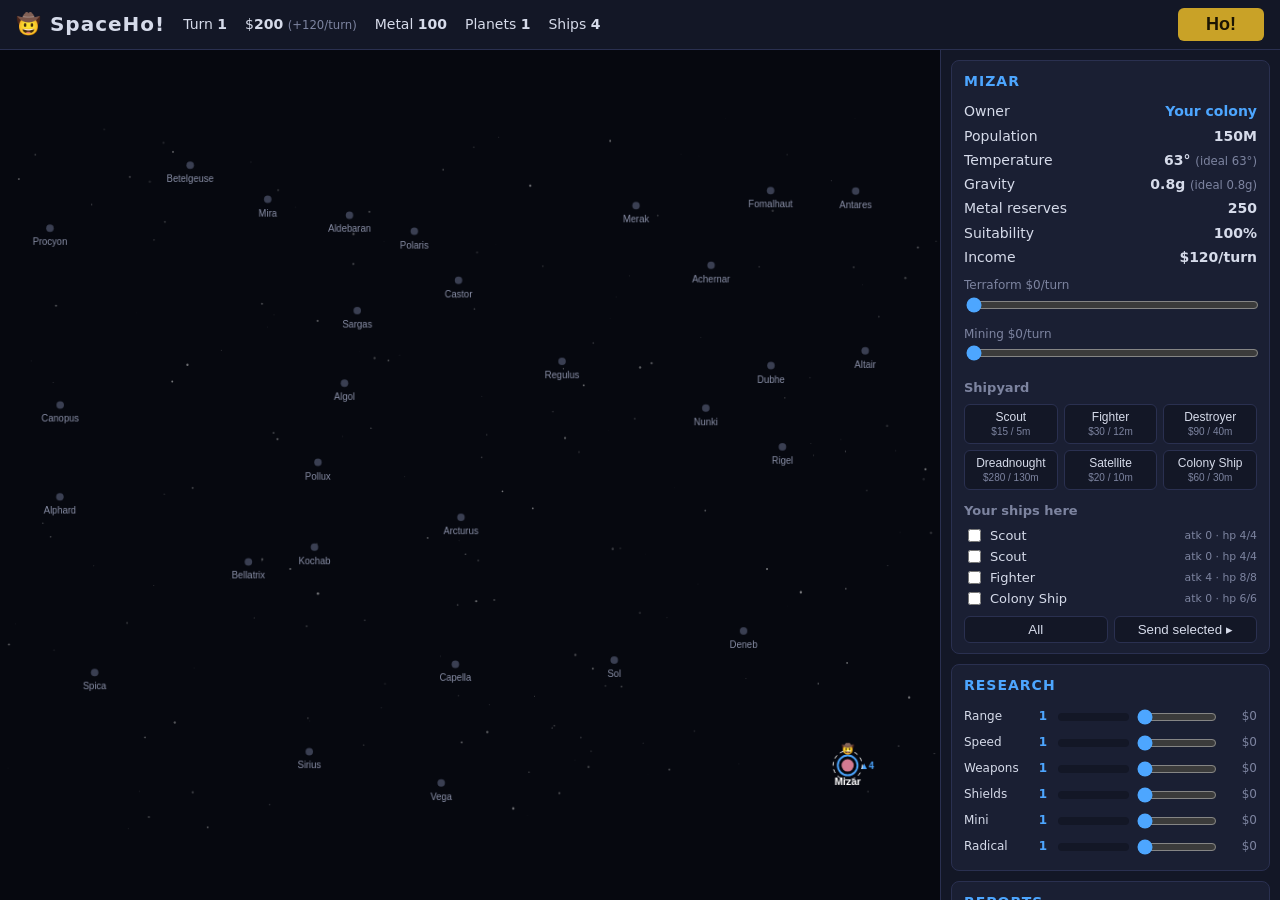
==== index.html @ da127489 "Add SpaceHo!, a browser-based Spaceward Ho! clone Pure HTML5 canvas + vanilla JS, no build step. Fea" ====
<!DOCTYPE html>
<html lang="en">
<head>
  <meta charset="utf-8">
  <meta name="viewport" content="width=device-width, initial-scale=1">
  <title>SpaceHo! — a Spaceward Ho! tribute</title>
  <link rel="stylesheet" href="css/style.css">
</head>
<body>
  <header>
    <h1>🤠 SpaceHo!</h1>
    <div id="status"></div>
    <button id="ho-button" title="End turn">Ho!</button>
  </header>

  <main>
    <div id="map-wrap">
      <canvas id="map"></canvas>
      <div id="flash"></div>
    </div>
    <aside id="sidebar">
      <section id="planet"></section>
      <section id="tech"></section>
      <section id="reports">
        <h2>Reports</h2>
        <div id="messages"></div>
      </section>
      <section id="help">
        <h2>How to play</h2>
        <p>Grow colonies, terraform worlds toward your ideal temperature, mine
        metal, fund research, and build fleets. Send a colony ship to an
        uninhabited star to settle it; send warships to bombard enemy worlds.
        Eliminate every rival empire to win. Press <b>Ho!</b> to end your turn.</p>
      </section>
    </aside>
  </main>

  <div id="gameover">
    <div class="panel">
      <h1></h1>
      <button id="new-game">New Game</button>
    </div>
  </div>

  <script src="js/data.js"></script>
  <script src="js/model.js"></script>
  <script src="js/ai.js"></script>
  <script src="js/ui.js"></script>
  <script src="js/main.js"></script>
</body>
</html>
---- css/style.css ----
:root {
  --bg: #0a0d16;
  --panel: #131726;
  --panel2: #1a1f33;
  --border: #2a3050;
  --text: #d6dbea;
  --dim: #7d84a0;
  --accent: #4da6ff;
}

* { box-sizing: border-box; }

body {
  margin: 0;
  background: var(--bg);
  color: var(--text);
  font: 14px/1.45 'Segoe UI', system-ui, sans-serif;
  height: 100vh;
  display: flex;
  flex-direction: column;
  overflow: hidden;
}

header {
  display: flex;
  align-items: center;
  gap: 18px;
  padding: 8px 16px;
  background: var(--panel);
  border-bottom: 1px solid var(--border);
}

header h1 { margin: 0; font-size: 20px; letter-spacing: 1px; }

#status { display: flex; gap: 18px; flex: 1; }
.stat small { color: var(--dim); }

#ho-button {
  font-size: 18px;
  font-weight: bold;
  padding: 6px 28px;
  background: #c9a227;
  color: #1b1503;
  border: none;
  border-radius: 6px;
  cursor: pointer;
}
#ho-button:hover { background: #e6bd33; }

main { flex: 1; display: flex; min-height: 0; }

#map-wrap {
  flex: 1;
  position: relative;
  display: flex;
  align-items: center;
  justify-content: center;
  background: #06080f;
  min-width: 0;
}

#map {
  max-width: 100%;
  max-height: 100%;
  cursor: crosshair;
}

#flash {
  position: absolute;
  bottom: 16px;
  left: 50%;
  transform: translateX(-50%);
  background: rgba(20, 26, 48, 0.95);
  border: 1px solid var(--accent);
  border-radius: 6px;
  padding: 8px 18px;
  opacity: 0;
  transition: opacity 0.3s;
  pointer-events: none;
}
#flash.show { opacity: 1; }

#sidebar {
  width: 340px;
  overflow-y: auto;
  background: var(--panel);
  border-left: 1px solid var(--border);
  padding: 10px;
  display: flex;
  flex-direction: column;
  gap: 10px;
}

section {
  background: var(--panel2);
  border: 1px solid var(--border);
  border-radius: 8px;
  padding: 10px 12px;
}

h2 { margin: 0 0 8px; font-size: 14px; text-transform: uppercase; letter-spacing: 1px; color: var(--accent); }
h3 { margin: 12px 0 6px; font-size: 13px; color: var(--dim); }

.dim { color: var(--dim); }

.kv { display: flex; justify-content: space-between; padding: 2px 0; }
.kv small { color: var(--dim); font-weight: normal; }

.slider-row { margin: 8px 0; }
.slider-row label { display: block; font-size: 12px; color: var(--dim); }
input[type="range"] { width: 100%; accent-color: var(--accent); }

.build-buttons { display: grid; grid-template-columns: 1fr 1fr 1fr; gap: 6px; }
button.build {
  background: var(--panel);
  color: var(--text);
  border: 1px solid var(--border);
  border-radius: 6px;
  padding: 5px 2px;
  cursor: pointer;
  font-size: 12px;
}
button.build:hover { border-color: var(--accent); }
button.build small { color: var(--dim); }

.queue { margin-top: 8px; font-size: 12px; }
.queue-item {
  display: inline-block;
  background: var(--panel);
  border: 1px solid var(--border);
  border-radius: 4px;
  padding: 1px 6px;
  margin: 2px;
  cursor: pointer;
}
.queue-item:hover { border-color: #ff5050; }

.fleet { display: flex; flex-direction: column; gap: 2px; max-height: 180px; overflow-y: auto; }
.ship { display: flex; align-items: center; gap: 6px; font-size: 13px; }
.ship.immobile { color: var(--dim); }
.ship small { color: var(--dim); margin-left: auto; }

.fleet-actions { display: flex; gap: 6px; margin-top: 8px; }
.fleet-actions button {
  flex: 1;
  background: var(--panel);
  color: var(--text);
  border: 1px solid var(--border);
  border-radius: 6px;
  padding: 5px;
  cursor: pointer;
}
.fleet-actions button:hover { border-color: var(--accent); }
.fleet-actions button.active { background: var(--accent); color: #06121f; font-weight: bold; }

.tech-row {
  display: grid;
  grid-template-columns: 64px 18px 1fr 80px 36px;
  align-items: center;
  gap: 6px;
  padding: 3px 0;
  font-size: 12px;
}
.tech-level { text-align: center; font-weight: bold; color: var(--accent); }
.bar { height: 8px; background: var(--panel); border-radius: 4px; overflow: hidden; }
.bar-fill { height: 100%; background: var(--accent); width: 0; transition: width 0.3s; }
.tech-spend { text-align: right; color: var(--dim); }

#messages { max-height: 170px; overflow-y: auto; }
.msg { padding: 2px 0; font-size: 13px; border-bottom: 1px solid var(--border); }
.msg:last-child { border-bottom: none; }

#help p { margin: 0; font-size: 12px; color: var(--dim); }

#gameover {
  position: fixed;
  inset: 0;
  display: none;
  align-items: center;
  justify-content: center;
  background: rgba(0, 0, 0, 0.75);
}
#gameover .panel {
  background: var(--panel2);
  border: 1px solid var(--accent);
  border-radius: 12px;
  padding: 36px 48px;
  text-align: center;
}
#gameover h1 { margin: 0 0 20px; }
#new-game {
  font-size: 16px;
  padding: 8px 24px;
  background: var(--accent);
  color: #06121f;
  border: none;
  border-radius: 6px;
  cursor: pointer;
  font-weight: bold;
}
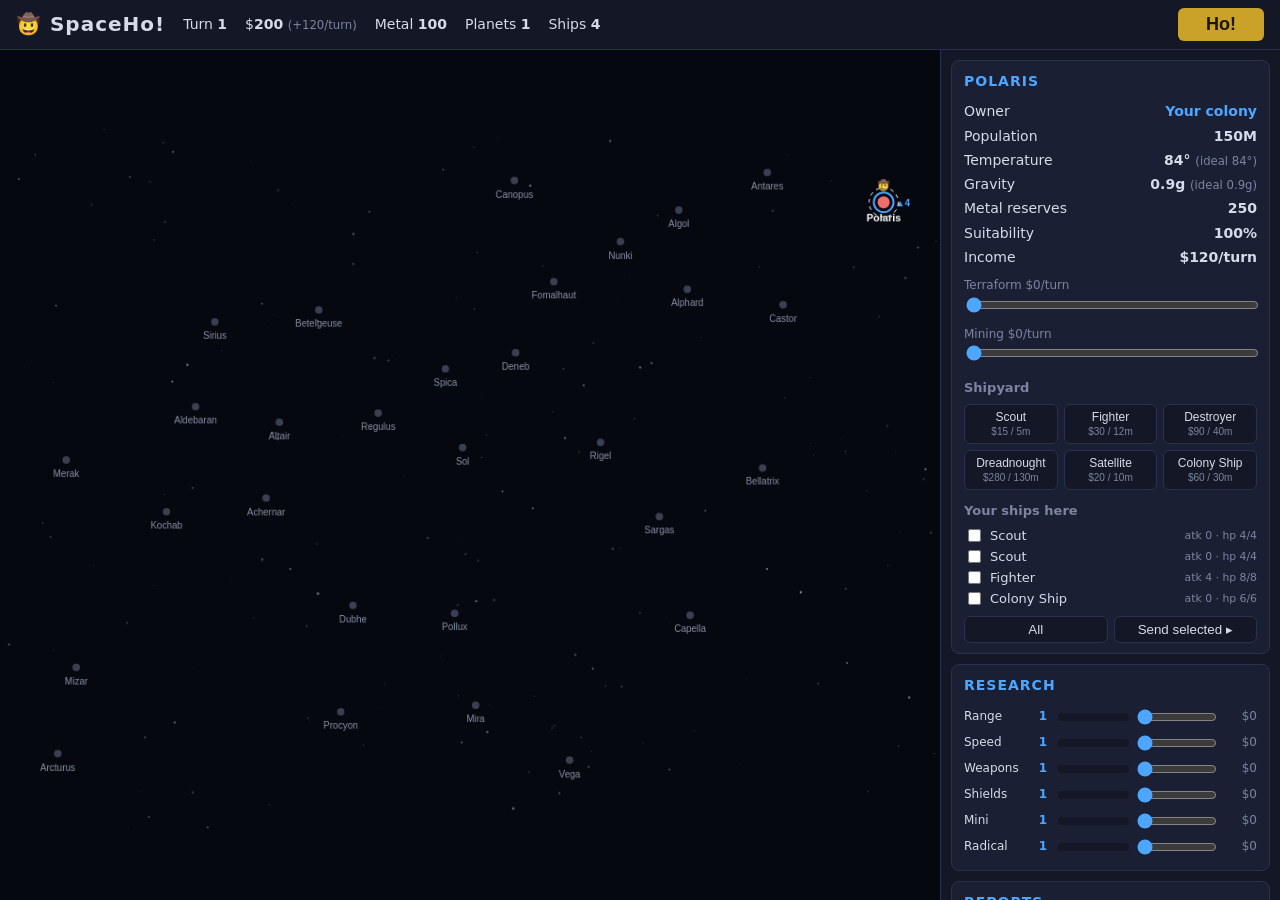
==== commit b26399f4: "Make index.html fully self-contained Opening index.html without the css/ and js/ files next to it (e" ====
--- a/index.html
+++ b/index.html
@@ -1,10 +1,212 @@
 <!DOCTYPE html>
 <html lang="en">
 <head>
+<!-- Generated from dev.html by build.js — edit the sources, not this file. -->
   <meta charset="utf-8">
   <meta name="viewport" content="width=device-width, initial-scale=1">
   <title>SpaceHo! — a Spaceward Ho! tribute</title>
-  <link rel="stylesheet" href="css/style.css">
+  <style>
+:root {
+  --bg: #0a0d16;
+  --panel: #131726;
+  --panel2: #1a1f33;
+  --border: #2a3050;
+  --text: #d6dbea;
+  --dim: #7d84a0;
+  --accent: #4da6ff;
+}
+
+* { box-sizing: border-box; }
+
+body {
+  margin: 0;
+  background: var(--bg);
+  color: var(--text);
+  font: 14px/1.45 'Segoe UI', system-ui, sans-serif;
+  height: 100vh;
+  display: flex;
+  flex-direction: column;
+  overflow: hidden;
+}
+
+header {
+  display: flex;
+  align-items: center;
+  gap: 18px;
+  padding: 8px 16px;
+  background: var(--panel);
+  border-bottom: 1px solid var(--border);
+}
+
+header h1 { margin: 0; font-size: 20px; letter-spacing: 1px; }
+
+#status { display: flex; gap: 18px; flex: 1; }
+.stat small { color: var(--dim); }
+
+#ho-button {
+  font-size: 18px;
+  font-weight: bold;
+  padding: 6px 28px;
+  background: #c9a227;
+  color: #1b1503;
+  border: none;
+  border-radius: 6px;
+  cursor: pointer;
+}
+#ho-button:hover { background: #e6bd33; }
+
+main { flex: 1; display: flex; min-height: 0; }
+
+#map-wrap {
+  flex: 1;
+  position: relative;
+  display: flex;
+  align-items: center;
+  justify-content: center;
+  background: #06080f;
+  min-width: 0;
+}
+
+#map {
+  max-width: 100%;
+  max-height: 100%;
+  cursor: crosshair;
+}
+
+#flash {
+  position: absolute;
+  bottom: 16px;
+  left: 50%;
+  transform: translateX(-50%);
+  background: rgba(20, 26, 48, 0.95);
+  border: 1px solid var(--accent);
+  border-radius: 6px;
+  padding: 8px 18px;
+  opacity: 0;
+  transition: opacity 0.3s;
+  pointer-events: none;
+}
+#flash.show { opacity: 1; }
+
+#sidebar {
+  width: 340px;
+  overflow-y: auto;
+  background: var(--panel);
+  border-left: 1px solid var(--border);
+  padding: 10px;
+  display: flex;
+  flex-direction: column;
+  gap: 10px;
+}
+
+section {
+  background: var(--panel2);
+  border: 1px solid var(--border);
+  border-radius: 8px;
+  padding: 10px 12px;
+}
+
+h2 { margin: 0 0 8px; font-size: 14px; text-transform: uppercase; letter-spacing: 1px; color: var(--accent); }
+h3 { margin: 12px 0 6px; font-size: 13px; color: var(--dim); }
+
+.dim { color: var(--dim); }
+
+.kv { display: flex; justify-content: space-between; padding: 2px 0; }
+.kv small { color: var(--dim); font-weight: normal; }
+
+.slider-row { margin: 8px 0; }
+.slider-row label { display: block; font-size: 12px; color: var(--dim); }
+input[type="range"] { width: 100%; accent-color: var(--accent); }
+
+.build-buttons { display: grid; grid-template-columns: 1fr 1fr 1fr; gap: 6px; }
+button.build {
+  background: var(--panel);
+  color: var(--text);
+  border: 1px solid var(--border);
+  border-radius: 6px;
+  padding: 5px 2px;
+  cursor: pointer;
+  font-size: 12px;
+}
+button.build:hover { border-color: var(--accent); }
+button.build small { color: var(--dim); }
+
+.queue { margin-top: 8px; font-size: 12px; }
+.queue-item {
+  display: inline-block;
+  background: var(--panel);
+  border: 1px solid var(--border);
+  border-radius: 4px;
+  padding: 1px 6px;
+  margin: 2px;
+  cursor: pointer;
+}
+.queue-item:hover { border-color: #ff5050; }
+
+.fleet { display: flex; flex-direction: column; gap: 2px; max-height: 180px; overflow-y: auto; }
+.ship { display: flex; align-items: center; gap: 6px; font-size: 13px; }
+.ship.immobile { color: var(--dim); }
+.ship small { color: var(--dim); margin-left: auto; }
+
+.fleet-actions { display: flex; gap: 6px; margin-top: 8px; }
+.fleet-actions button {
+  flex: 1;
+  background: var(--panel);
+  color: var(--text);
+  border: 1px solid var(--border);
+  border-radius: 6px;
+  padding: 5px;
+  cursor: pointer;
+}
+.fleet-actions button:hover { border-color: var(--accent); }
+.fleet-actions button.active { background: var(--accent); color: #06121f; font-weight: bold; }
+
+.tech-row {
+  display: grid;
+  grid-template-columns: 64px 18px 1fr 80px 36px;
+  align-items: center;
+  gap: 6px;
+  padding: 3px 0;
+  font-size: 12px;
+}
+.tech-level { text-align: center; font-weight: bold; color: var(--accent); }
+.bar { height: 8px; background: var(--panel); border-radius: 4px; overflow: hidden; }
+.bar-fill { height: 100%; background: var(--accent); width: 0; transition: width 0.3s; }
+.tech-spend { text-align: right; color: var(--dim); }
+
+#messages { max-height: 170px; overflow-y: auto; }
+.msg { padding: 2px 0; font-size: 13px; border-bottom: 1px solid var(--border); }
+.msg:last-child { border-bottom: none; }
+
+#help p { margin: 0; font-size: 12px; color: var(--dim); }
+
+#gameover {
+  position: fixed;
+  inset: 0;
+  display: none;
+  align-items: center;
+  justify-content: center;
+  background: rgba(0, 0, 0, 0.75);
+}
+#gameover .panel {
+  background: var(--panel2);
+  border: 1px solid var(--accent);
+  border-radius: 12px;
+  padding: 36px 48px;
+  text-align: center;
+}
+#gameover h1 { margin: 0 0 20px; }
+#new-game {
+  font-size: 16px;
+  padding: 8px 24px;
+  background: var(--accent);
+  color: #06121f;
+  border: none;
+  border-radius: 6px;
+  cursor: pointer;
+  font-weight: bold;
+}
+</style>
 </head>
 <body>
   <header>
@@ -42,10 +244,1278 @@
     </div>
   </div>
 
-  <script src="js/data.js"></script>
-  <script src="js/model.js"></script>
-  <script src="js/ai.js"></script>
-  <script src="js/ui.js"></script>
-  <script src="js/main.js"></script>
+  <script>
+// Static game data: constants, ship types, tech definitions.
+'use strict';
+
+const DATA = {
+  GALAXY: {
+    numStars: 30,
+    width: 1000,
+    height: 760,
+    minStarDist: 70,
+  },
+
+  PLAYERS: {
+    colors: ['#4da6ff', '#ff5050', '#66dd66', '#ffcc33', '#cc66ff', '#ff9944'],
+    names: ['You', 'Zorgon', 'Krell', 'Vexis', 'Moltar', 'Quill'],
+  },
+
+  ECONOMY: {
+    incomePerPop: 0.8,        // $ per million population per turn (at suitability 1)
+    popGrowthRate: 0.10,      // fraction of pop per turn toward capacity
+    basePopCapacity: 400,     // millions, scaled by suitability
+    terraformCostPerDegree: 8,// $ to move temperature 1 unit toward ideal
+    miningYield: 0.5,         // metal per $ spent (while reserves last)
+    metalSellPrice: 1.0,      // $ per metal when selling surplus
+    metalBuyPrice: 2.5,       // $ per metal bought on the galactic market
+    bombardPopKill: 4,        // pop (millions) killed per point of orbiting attack per turn
+    startingMoney: 200,
+    startingMetal: 100,
+    homePop: 150,
+    homeMetal: 250,
+  },
+
+  // Tech: levels start at 1. Cost of going from level L to L+1 is
+  // baseCost * L * radicalDiscount. Radical makes other research cheaper.
+  TECH: {
+    range:   { name: 'Range',   baseCost: 120, desc: 'How far ships can travel from friendly planets' },
+    speed:   { name: 'Speed',   baseCost: 120, desc: 'How fast ships travel' },
+    weapons: { name: 'Weapons', baseCost: 100, desc: 'Ship attack strength' },
+    shields: { name: 'Shields', baseCost: 100, desc: 'Ship hit points' },
+    mini:    { name: 'Mini',    baseCost: 140, desc: 'Miniaturization: cheaper ships' },
+    radical: { name: 'Radical', baseCost: 200, desc: 'Makes all other research cheaper' },
+  },
+  TECH_KEYS: ['range', 'speed', 'weapons', 'shields', 'mini', 'radical'],
+  RADICAL_DISCOUNT: 0.92,   // research cost multiplier per radical level
+  MINI_DISCOUNT: 0.94,      // ship cost multiplier per mini level
+
+  // Ship stats scale with the owner's tech at build time.
+  // attack = atk * weapons level, hp = hp * shields level,
+  // speed (dist/turn) = spd * (1 + 0.5*(speed level - 1)),
+  // range = rng * (1 + 0.5*(range level - 1)).
+  SHIPS: {
+    scout:      { name: 'Scout',       cost: 15,  metal: 5,   atk: 0,  hp: 4,   spd: 90, rng: 220, mobile: true,  colony: false },
+    fighter:    { name: 'Fighter',     cost: 30,  metal: 12,  atk: 4,  hp: 8,   spd: 70, rng: 170, mobile: true,  colony: false },
+    destroyer:  { name: 'Destroyer',   cost: 90,  metal: 40,  atk: 12, hp: 26,  spd: 60, rng: 170, mobile: true,  colony: false },
+    dreadnought:{ name: 'Dreadnought', cost: 280, metal: 130, atk: 38, hp: 90,  spd: 50, rng: 170, mobile: true,  colony: false },
+    satellite:  { name: 'Satellite',   cost: 20,  metal: 10,  atk: 5,  hp: 14,  spd: 0,  rng: 0,   mobile: false, colony: false },
+    colony:     { name: 'Colony Ship', cost: 60,  metal: 30,  atk: 0,  hp: 6,   spd: 60, rng: 170, mobile: true,  colony: true },
+  },
+  SHIP_KEYS: ['scout', 'fighter', 'destroyer', 'dreadnought', 'satellite', 'colony'],
+};
+
+if (typeof module !== 'undefined') module.exports = DATA;
+</script>
+  <script>
+// Core game model: galaxy, players, economy, tech, fleets, combat, turns.
+// No DOM access here so it can be tested headless.
+'use strict';
+
+if (typeof require !== 'undefined' && typeof DATA === 'undefined') {
+  global.DATA = require('./data.js');
+}
+
+const STAR_NAMES = [
+  'Sol', 'Altair', 'Vega', 'Rigel', 'Deneb', 'Antares', 'Sirius', 'Procyon',
+  'Capella', 'Castor', 'Pollux', 'Arcturus', 'Spica', 'Regulus', 'Mizar',
+  'Polaris', 'Betelgeuse', 'Aldebaran', 'Fomalhaut', 'Canopus', 'Achernar',
+  'Bellatrix', 'Alphard', 'Algol', 'Mira', 'Nunki', 'Sargas', 'Kochab',
+  'Dubhe', 'Merak', 'Alioth', 'Thuban', 'Rastaban', 'Sadr', 'Atria',
+  'Hamal', 'Diphda', 'Naos', 'Wezen', 'Adhara',
+];
+
+// Mulberry32 PRNG for reproducible galaxies.
+function makeRng(seed) {
+  let s = seed >>> 0;
+  return function () {
+    s = (s + 0x6D2B79F5) >>> 0;
+    let t = s;
+    t = Math.imul(t ^ (t >>> 15), t | 1);
+    t ^= t + Math.imul(t ^ (t >>> 7), t | 61);
+    return ((t ^ (t >>> 14)) >>> 0) / 4294967296;
+  };
+}
+
+function dist(a, b) {
+  return Math.hypot(a.x - b.x, a.y - b.y);
+}
+
+class Game {
+  constructor(seed, numPlayers) {
+    this.seed = seed;
+    this.rng = makeRng(seed);
+    this.turn = 1;
+    this.nextShipId = 1;
+    this.messages = [];   // messages for the human player, cleared each turn
+    this.winner = null;
+    this.makeGalaxy();
+    this.makePlayers(numPlayers);
+    this.ships = [];
+    for (const p of this.players) this.spawnHomeFleet(p);
+    for (const p of this.players) this.updateKnowledge(p);
+  }
+
+  // ---------- setup ----------
+
+  makeGalaxy() {
+    const g = DATA.GALAXY;
+    const rng = this.rng;
+    this.stars = [];
+    let guard = 0;
+    while (this.stars.length < g.numStars && guard++ < 5000) {
+      const s = {
+        x: 50 + rng() * (g.width - 100),
+        y: 50 + rng() * (g.height - 100),
+      };
+      if (this.stars.some((o) => dist(o, s) < g.minStarDist)) continue;
+      s.id = this.stars.length;
+      s.name = STAR_NAMES[s.id % STAR_NAMES.length];
+      s.temp = Math.round(rng() * 100);            // 0 (frozen) .. 100 (molten)
+      s.gravity = Math.round((0.3 + rng() * 2.2) * 10) / 10; // 0.3 .. 2.5 g
+      s.metal = Math.round(50 + rng() * 450);      // mineable reserves
+      s.owner = -1;
+      s.pop = 0;            // millions
+      s.terraformBudget = 0; // $ per turn
+      s.miningBudget = 0;    // $ per turn
+      s.queue = [];          // ship types under construction
+      this.stars.push(s);
+    }
+  }
+
+  makePlayers(numPlayers) {
+    const E = DATA.ECONOMY;
+    this.players = [];
+    // Pick well-separated homeworlds.
+    const homes = [];
+    const candidates = [...this.stars];
+    for (let i = 0; i < numPlayers; i++) {
+      let best = null;
+      let bestScore = -1;
+      for (const s of candidates) {
+        if (homes.includes(s)) continue;
+        const score = homes.length
+          ? Math.min(...homes.map((h) => dist(h, s)))
+          : dist(s, { x: 0, y: 0 });
+        if (score > bestScore) { bestScore = score; best = s; }
+      }
+      homes.push(best);
+    }
+    for (let i = 0; i < numPlayers; i++) {
+      const home = homes[i];
+      const p = {
+        id: i,
+        name: DATA.PLAYERS.names[i],
+        color: DATA.PLAYERS.colors[i],
+        isAI: i !== 0,
+        alive: true,
+        money: E.startingMoney,
+        metal: E.startingMetal,
+        idealTemp: home.temp,
+        idealGravity: home.gravity,
+        tech: { range: 1, speed: 1, weapons: 1, shields: 1, mini: 1, radical: 1 },
+        techProgress: { range: 0, speed: 0, weapons: 0, shields: 0, mini: 0, radical: 0 },
+        techFunding: { range: 0, speed: 0, weapons: 0, shields: 0, mini: 0, radical: 0 },
+        known: this.stars.map(() => null), // per-star last-seen snapshot
+        homeId: home.id,
+      };
+      home.owner = i;
+      home.pop = E.homePop;
+      home.metal = E.homeMetal;
+      this.players.push(p);
+    }
+  }
+
+  spawnHomeFleet(p) {
+    const home = this.stars[p.homeId];
+    this.addShip(p, 'scout', home.id);
+    this.addShip(p, 'scout', home.id);
+    this.addShip(p, 'fighter', home.id);
+    this.addShip(p, 'colony', home.id);
+  }
+
+  // ---------- ships ----------
+
+  shipStats(player, type) {
+    const d = DATA.SHIPS[type];
+    const t = player.tech;
+    return {
+      atk: d.atk * t.weapons,
+      hp: d.hp * t.shields,
+      spd: d.spd * (1 + 0.5 * (t.speed - 1)),
+      rng: d.rng * (1 + 0.5 * (t.range - 1)),
+    };
+  }
+
+  shipCost(player, type) {
+    const d = DATA.SHIPS[type];
+    const m = Math.pow(DATA.MINI_DISCOUNT, player.tech.mini - 1);
+    return { money: Math.ceil(d.cost * m), metal: Math.ceil(d.metal * m) };
+  }
+
+  addShip(player, type, starId) {
+    const s = this.shipStats(player, type);
+    const ship = {
+      id: this.nextShipId++,
+      owner: player.id,
+      type,
+      atk: s.atk,
+      hp: s.hp,
+      maxHp: s.hp,
+      spd: s.spd,
+      rng: s.rng,
+      at: starId,    // star id when parked, null while moving
+      move: null,    // {from, to, total, traveled} while in transit
+      goal: null,    // final ordered destination (colony ships settle there)
+    };
+    this.ships.push(ship);
+    return ship;
+  }
+
+  shipsAt(starId, ownerId) {
+    return this.ships.filter(
+      (sh) => sh.at === starId && (ownerId === undefined || sh.owner === ownerId)
+    );
+  }
+
+  buildShip(player, starId, type) {
+    const star = this.stars[starId];
+    if (star.owner !== player.id) return 'Not your planet';
+    const cost = this.shipCost(player, type);
+    // Metal shortfalls are covered by buying on the galactic market.
+    const shortfall = Math.max(0, cost.metal - player.metal);
+    const totalMoney = cost.money + shortfall * DATA.ECONOMY.metalBuyPrice;
+    if (player.money < totalMoney) {
+      return shortfall > 0
+        ? `Need $${Math.ceil(totalMoney)} (includes ${Math.ceil(shortfall)} metal bought at market price)`
+        : 'Not enough money';
+    }
+    player.money -= totalMoney;
+    player.metal = Math.max(0, player.metal - cost.metal);
+    star.queue.push(type);
+    return null;
+  }
+
+  cancelBuild(player, starId, index) {
+    const star = this.stars[starId];
+    if (star.owner !== player.id || index >= star.queue.length) return;
+    const type = star.queue.splice(index, 1)[0];
+    const cost = this.shipCost(player, type);
+    player.money += cost.money;
+    player.metal += cost.metal;
+  }
+
+  // Returns null on success, error string otherwise. goalId is the final
+  // destination (differs from destId when the AI routes a multi-hop trip);
+  // colony ships only settle at their goal, not at waypoints.
+  sendShips(shipIds, destId, goalId = destId) {
+    const dest = this.stars[destId];
+    const ships = this.ships.filter((sh) => shipIds.includes(sh.id));
+    for (const sh of ships) {
+      if (sh.at === null) return 'Ship already in transit';
+      if (!DATA.SHIPS[sh.type].mobile) return `${DATA.SHIPS[sh.type].name}s cannot move`;
+      const d = dist(this.stars[sh.at], dest);
+      if (d > sh.rng) return 'Destination out of range';
+    }
+    for (const sh of ships) {
+      sh.goal = goalId;
+      if (sh.at === destId) continue;
+      sh.move = { from: sh.at, to: destId, total: dist(this.stars[sh.at], dest), traveled: 0 };
+      sh.at = null;
+    }
+    return null;
+  }
+
+  recallShip(ship) {
+    // Turn a ship around mid-flight (or before departure).
+    if (!ship.move) return;
+    const m = ship.move;
+    ship.goal = m.from;
+    if (m.traveled === 0) {
+      ship.at = m.from;
+      ship.move = null;
+    } else {
+      ship.move = { from: m.to, to: m.from, total: m.total, traveled: m.total - m.traveled };
+    }
+  }
+
+  // ---------- suitability & economy ----------
+
+  suitability(player, star) {
+    const tempF = Math.max(0, 1 - Math.abs(star.temp - player.idealTemp) / 50);
+    const gravF = Math.max(0, 1 - Math.abs(star.gravity - player.idealGravity) / 1.5);
+    return tempF * gravF;
+  }
+
+  planetIncome(player, star) {
+    return star.pop * DATA.ECONOMY.incomePerPop * this.suitability(player, star);
+  }
+
+  playerIncome(player) {
+    let sum = 0;
+    for (const s of this.stars) {
+      if (s.owner === player.id) sum += this.planetIncome(player, s);
+    }
+    return sum;
+  }
+
+  techLevelCost(player, key) {
+    const rad = Math.pow(DATA.RADICAL_DISCOUNT, player.tech.radical - 1);
+    return DATA.TECH[key].baseCost * player.tech[key] * (key === 'radical' ? 1 : rad);
+  }
+
+  // ---------- turn resolution ----------
+
+  endTurn() {
+    this.messages = [];
+    for (const p of this.players) {
+      if (!p.alive) continue;
+      this.collectAndSpend(p);
+    }
+    this.completeBuilds();
+    this.moveShips();
+    // Record intel on arrival, before combat: even a scout that dies in the
+    // ensuing battle gets its last transmission out.
+    for (const p of this.players) if (p.alive) this.updateKnowledge(p);
+    this.resolveCombat();
+    this.bombardAndColonize();
+    this.growPopulation();
+    this.attritPlanetlessFleets();
+    for (const p of this.players) if (p.alive) this.advanceTech(p);
+    for (const p of this.players) if (p.alive) this.updateKnowledge(p);
+    this.checkVictory();
+    this.turn++;
+  }
+
+  collectAndSpend(p) {
+    const E = DATA.ECONOMY;
+    p.money += this.playerIncome(p);
+    // Research funding.
+    for (const key of DATA.TECH_KEYS) {
+      const spend = Math.min(p.techFunding[key], Math.max(0, p.money));
+      p.money -= spend;
+      p.techProgress[key] += spend;
+    }
+    // Per-planet terraforming and mining.
+    for (const s of this.stars) {
+      if (s.owner !== p.id) continue;
+      if (s.terraformBudget > 0 && s.temp !== p.idealTemp) {
+        const maxDegrees = Math.abs(s.temp - p.idealTemp);
+        const affordable = Math.min(s.terraformBudget, p.money);
+        const degrees = Math.min(maxDegrees, affordable / E.terraformCostPerDegree);
+        p.money -= degrees * E.terraformCostPerDegree;
+        s.temp += Math.sign(p.idealTemp - s.temp) * degrees;
+        if (Math.abs(s.temp - p.idealTemp) < 0.01) s.temp = p.idealTemp;
+      }
+      if (s.miningBudget > 0 && s.metal > 0) {
+        const affordable = Math.min(s.miningBudget, p.money);
+        const mined = Math.min(s.metal, affordable * E.miningYield);
+        p.money -= mined / E.miningYield;
+        s.metal -= mined;
+        p.metal += mined;
+      }
+    }
+  }
+
+  completeBuilds() {
+    for (const s of this.stars) {
+      if (s.owner < 0) { s.queue = []; continue; }
+      const p = this.players[s.owner];
+      for (const type of s.queue) this.addShip(p, type, s.id);
+      if (s.queue.length && s.owner === 0) {
+        this.messages.push(`${s.name}: ${s.queue.length} ship(s) completed.`);
+      }
+      s.queue = [];
+    }
+  }
+
+  moveShips() {
+    for (const sh of this.ships) {
+      if (!sh.move) continue;
+      sh.move.traveled += sh.spd;
+      if (sh.move.traveled >= sh.move.total) {
+        sh.at = sh.move.to;
+        sh.move = null;
+      }
+    }
+  }
+
+  resolveCombat() {
+    for (const star of this.stars) {
+      const present = this.ships.filter((sh) => sh.at === star.id);
+      const owners = [...new Set(present.map((sh) => sh.owner))];
+      if (owners.length < 2) continue;
+      if (!present.some((sh) => sh.atk > 0)) continue; // nobody armed
+      const before = present.length;
+      let rounds = 0;
+      let combatants = present.slice();
+      while (rounds++ < 60) {
+        const live = combatants.filter((sh) => sh.hp > 0);
+        const liveOwners = [...new Set(live.map((sh) => sh.owner))];
+        if (liveOwners.length < 2) break;
+        if (!live.some((sh) => sh.atk > 0)) break;
+        // Everyone fires simultaneously at a random enemy ship.
+        const dmg = new Map();
+        for (const sh of live) {
+          if (sh.atk <= 0) continue;
+          const enemies = live.filter((e) => e.owner !== sh.owner);
+          const target = enemies[Math.floor(this.rng() * enemies.length)];
+          dmg.set(target, (dmg.get(target) || 0) + sh.atk);
+        }
+        for (const [target, d] of dmg) target.hp -= d;
+      }
+      const dead = combatants.filter((sh) => sh.hp <= 0);
+      this.ships = this.ships.filter((sh) => sh.hp > 0);
+      const survivors = this.ships.filter((sh) => sh.at === star.id);
+      const humanInvolved = owners.includes(0);
+      if (humanInvolved) {
+        const myLost = dead.filter((sh) => sh.owner === 0).length;
+        const theirLost = dead.length - myLost;
+        const holder = survivors.length
+          ? this.players[survivors[0].owner].name
+          : 'no one';
+        this.messages.push(
+          `Battle at ${star.name}: you lost ${myLost}, enemy lost ${theirLost}. ` +
+          `${holder === 'You' ? 'You hold' : holder + ' holds'} the system.`
+        );
+      }
+      void before;
+    }
+  }
+
+  bombardAndColonize() {
+    const E = DATA.ECONOMY;
+    for (const star of this.stars) {
+      const present = this.ships.filter((sh) => sh.at === star.id);
+      const owners = [...new Set(present.map((sh) => sh.owner))];
+      // Bombardment: enemy warships orbit a planet with no defending ships.
+      if (star.owner >= 0 && owners.length === 1 && owners[0] !== star.owner) {
+        const atk = present.reduce((a, sh) => a + sh.atk, 0);
+        if (atk > 0) {
+          const kill = Math.min(star.pop, atk * E.bombardPopKill / 10);
+          star.pop -= kill;
+          if (star.owner === 0 || owners[0] === 0) {
+            this.messages.push(
+              `${this.players[owners[0]].name === 'You' ? 'Your fleet is bombarding' :
+                this.players[owners[0]].name + ' is bombarding'} ${star.name} ` +
+              `(population ${star.pop.toFixed(0)}M).`
+            );
+          }
+          if (star.pop <= 0.5) {
+            star.pop = 0;
+            if (star.owner === 0) this.messages.push(`${star.name} has been wiped out!`);
+            star.owner = -1;
+            star.queue = [];
+            star.terraformBudget = 0;
+            star.miningBudget = 0;
+          }
+        }
+      }
+      // Colonization: a lone player's colony ship at an unowned planet settles
+      // it, but only if this planet was its ordered destination (so waypoint
+      // stops on a longer journey are not settled by accident).
+      if (star.owner < 0 && owners.length === 1) {
+        const colony = present.find(
+          (sh) => sh.type === 'colony' && (sh.goal === null || sh.goal === star.id)
+        );
+        if (colony) {
+          const p = this.players[colony.owner];
+          star.owner = p.id;
+          star.pop = 10;
+          this.ships = this.ships.filter((sh) => sh !== colony);
+          if (p.id === 0) this.messages.push(`Colony established at ${star.name}!`);
+        }
+      }
+    }
+  }
+
+  growPopulation() {
+    const E = DATA.ECONOMY;
+    for (const s of this.stars) {
+      if (s.owner < 0) continue;
+      const p = this.players[s.owner];
+      const suit = this.suitability(p, s);
+      const capacity = Math.max(20, E.basePopCapacity * suit);
+      if (suit <= 0.05) {
+        s.pop -= s.pop * 0.05; // hostile world: population dwindles
+      } else {
+        s.pop += E.popGrowthRate * s.pop * suit * (1 - s.pop / capacity);
+      }
+      if (s.pop < 0.5 && s.id !== p.homeId) {
+        s.pop = 0;
+        s.owner = -1;
+        s.queue = [];
+      }
+    }
+  }
+
+  // Fleets whose empire holds no planets run out of supplies and decay,
+  // so a wiped-out player can't haunt the galaxy forever. Colony ships get
+  // a grace period to find a new home.
+  attritPlanetlessFleets() {
+    for (const p of this.players) {
+      if (!p.alive || this.stars.some((s) => s.owner === p.id)) continue;
+      for (const sh of this.ships) {
+        if (sh.owner !== p.id) continue;
+        sh.hp -= sh.maxHp * (sh.type === 'colony' ? 0.08 : 0.2);
+      }
+      this.ships = this.ships.filter((sh) => sh.hp > 0);
+    }
+  }
+
+  advanceTech(p) {
+    for (const key of DATA.TECH_KEYS) {
+      let cost = this.techLevelCost(p, key);
+      while (p.techProgress[key] >= cost) {
+        p.techProgress[key] -= cost;
+        p.tech[key]++;
+        if (p.id === 0) {
+          this.messages.push(`${DATA.TECH[key].name} research reached level ${p.tech[key]}!`);
+        }
+        cost = this.techLevelCost(p, key);
+      }
+    }
+  }
+
+  updateKnowledge(p) {
+    for (const s of this.stars) {
+      const visible = s.owner === p.id || this.ships.some(
+        (sh) => sh.owner === p.id && (sh.at === s.id ||
+          (sh.move && (sh.move.to === s.id) && sh.move.total - sh.move.traveled < 1))
+      );
+      if (visible) {
+        p.known[s.id] = {
+          turn: this.turn,
+          owner: s.owner,
+          pop: s.pop,
+          temp: s.temp,
+          gravity: s.gravity,
+          metal: s.metal,
+        };
+      }
+    }
+  }
+
+  playerAlive(p) {
+    return this.stars.some((s) => s.owner === p.id) ||
+      this.ships.some((sh) => sh.owner === p.id && sh.type === 'colony');
+  }
+
+  checkVictory() {
+    for (const p of this.players) {
+      if (p.alive && !this.playerAlive(p)) {
+        p.alive = false;
+        this.ships = this.ships.filter((sh) => sh.owner !== p.id);
+        this.messages.push(`${p.name} ${p.id === 0 ? 'have' : 'has'} been eliminated!`);
+      }
+    }
+    const alive = this.players.filter((p) => p.alive);
+    if (alive.length === 1) this.winner = alive[0];
+    else if (alive.length === 0) this.winner = { name: 'No one', id: -1 };
+  }
+}
+
+if (typeof module !== 'undefined') module.exports = { Game, makeRng, dist, STAR_NAMES };
+</script>
+  <script>
+// AI opponents: economy management, expansion, scouting, and warfare.
+'use strict';
+
+if (typeof require !== 'undefined' && typeof DATA === 'undefined') {
+  global.DATA = require('./data.js');
+}
+
+function aiTakeTurn(game, p) {
+  const myStars = game.stars.filter((s) => s.owner === p.id);
+  // Colony ships keep seeking a home even if the empire has lost all planets.
+  aiMoveColonyShips(game, p, myStars.length === 0);
+  if (!myStars.length) return;
+  const income = game.playerIncome(p);
+
+  aiSetResearch(game, p, income);
+  aiSetPlanetBudgets(game, p, myStars);
+  aiBuild(game, p, myStars, income);
+  aiMoveScouts(game, p);
+  aiMoveWarships(game, p, myStars);
+}
+
+function aiSetResearch(game, p, income) {
+  // Spend a third of income on research, plus a slice of any cash stockpile.
+  const budget = income * 0.35 + Math.max(0, p.money - 500) * 0.08;
+  const weights = { range: 1, speed: 1, weapons: 1.3, shields: 1.3, mini: 0.7, radical: 0.9 };
+  const total = Object.values(weights).reduce((a, b) => a + b, 0);
+  for (const key of DATA.TECH_KEYS) {
+    p.techFunding[key] = (budget * weights[key]) / total;
+  }
+}
+
+function aiSetPlanetBudgets(game, p, myStars) {
+  for (const s of myStars) {
+    s.terraformBudget = s.temp !== p.idealTemp ? 25 : 0;
+    s.miningBudget = s.metal > 0 && p.metal < 400 ? 30 : 0;
+  }
+}
+
+// How good a planet could become for p after terraforming temperature.
+function aiPotential(game, p, star) {
+  return Math.max(0, 1 - Math.abs(star.gravity - p.idealGravity) / 1.5);
+}
+
+function aiBuild(game, p, myStars, income) {
+  const richest = myStars.reduce((a, b) => (b.pop > a.pop ? b : a));
+  const myShips = game.ships.filter((sh) => sh.owner === p.id);
+  // Old ships keep the stats they were built with; only count colony ships
+  // and scouts that are reasonably close to current tech, so obsolete hulls
+  // don't block replacements.
+  const currentRng = game.shipStats(p, 'colony').rng;
+  const colonyShips = myShips.filter(
+    (sh) => sh.type === 'colony' && sh.rng >= currentRng * 0.7
+  ).length;
+  const warships = myShips.filter((sh) => sh.atk > 0 && DATA.SHIPS[sh.type].mobile).length;
+  const scouts = myShips.filter((sh) => sh.type === 'scout').length;
+
+  // Keep a colony ship in the pipeline while there are targets to settle.
+  if (colonyShips < 2 && aiBestColonyTarget(game, p, richest)) {
+    game.buildShip(p, richest.id, 'colony');
+  }
+  // Scouts both explore and patrol to keep intelligence fresh.
+  if (scouts < 2) game.buildShip(p, richest.id, 'scout');
+
+  // Defensive satellites on developed worlds.
+  for (const s of myStars) {
+    if (s.pop > 80 && game.shipsAt(s.id, p.id).filter((sh) => sh.type === 'satellite').length < 2) {
+      game.buildShip(p, s.id, 'satellite');
+    }
+  }
+
+  // Spend surplus on warships; fleet size scales with the economy.
+  const maxWarships = 6 + income / 30;
+  let built = 0;
+  while (p.money > 150 && warships + built < maxWarships && built++ < 5) {
+    const type = p.money > 450 && p.tech.weapons >= 4 ? 'dreadnought'
+      : p.money > 220 && p.tech.weapons >= 2 ? 'destroyer' : 'fighter';
+    if (game.buildShip(p, richest.id, type)) break;
+  }
+}
+
+function aiBestColonyTarget(game, p, from, desperate = false) {
+  let best = null;
+  let bestScore = -1;
+  for (const s of game.stars) {
+    if (s.owner >= 0) continue;
+    const known = p.known[s.id];
+    if (known && known.owner >= 0 && known.owner !== p.id) continue;
+    const potential = aiPotential(game, p, s);
+    if (potential < (desperate ? 0.05 : 0.3)) continue;
+    const score = (game.suitability(p, s) + potential) * 100 - dist(from, s) * 0.25;
+    if (score > bestScore) { bestScore = score; best = s; }
+  }
+  return best;
+}
+
+// Move sh one leg toward target, stopping at an intermediate star when the
+// target is beyond the ship's (build-time) range. Returns true if it moved.
+function aiHopToward(game, sh, target) {
+  const here = game.stars[sh.at];
+  if (here.id === target.id) return false;
+  if (dist(here, target) <= sh.rng) {
+    return game.sendShips([sh.id], target.id, target.id) === null;
+  }
+  let best = null;
+  let bestD = dist(here, target);
+  for (const s of game.stars) {
+    if (s.id === sh.at || dist(here, s) > sh.rng) continue;
+    const rem = dist(s, target);
+    if (rem < bestD) { bestD = rem; best = s; }
+  }
+  return best ? game.sendShips([sh.id], best.id, target.id) === null : false;
+}
+
+function aiMoveColonyShips(game, p, desperate = false) {
+  for (const sh of game.ships) {
+    if (sh.owner !== p.id || sh.type !== 'colony' || sh.at === null) continue;
+    const here = game.stars[sh.at];
+    if (here.owner < 0 && sh.goal === here.id) continue; // settling this turn
+    const target = aiBestColonyTarget(game, p, here, desperate);
+    if (target) aiHopToward(game, sh, target);
+    else if (desperate && here.owner < 0) sh.goal = here.id; // settle right here
+  }
+}
+
+function aiMoveScouts(game, p) {
+  for (const sh of game.ships) {
+    if (sh.owner !== p.id || sh.type !== 'scout' || sh.at === null) continue;
+    const here = game.stars[sh.at];
+    let best = null;
+    let bestD = Infinity;
+    for (const s of game.stars) {
+      if (p.known[s.id]) continue;
+      const d = dist(here, s);
+      if (d < bestD) { bestD = d; best = s; }
+    }
+    if (!best) {
+      // Everything explored: patrol to refresh the stalest intelligence.
+      let oldest = Infinity;
+      for (const s of game.stars) {
+        if (s.owner === p.id || s.id === sh.at) continue;
+        const age = p.known[s.id].turn;
+        if (age < oldest && game.turn - age > 10) { oldest = age; best = s; }
+      }
+    }
+    if (best) aiHopToward(game, sh, best);
+  }
+}
+
+function aiMoveWarships(game, p, myStars) {
+  // Gather idle warships at the strongest planet; launch a wave when massed.
+  const idle = game.ships.filter(
+    (sh) => sh.owner === p.id && sh.atk > 0 && DATA.SHIPS[sh.type].mobile && sh.at !== null
+  );
+  if (!idle.length) return;
+  const muster = myStars.reduce((a, b) => (b.pop > a.pop ? b : a));
+
+  const wave = idle.filter((sh) => sh.at === muster.id);
+  let target = null;
+  if (wave.length >= 8) {
+    // Nearest known enemy planet.
+    let bestD = Infinity;
+    for (const s of game.stars) {
+      const known = p.known[s.id];
+      if (!known || known.owner < 0 || known.owner === p.id) continue;
+      if (s.owner === p.id) continue;
+      const d = dist(muster, s);
+      if (d < bestD) { bestD = d; target = s; }
+    }
+  }
+
+  for (const sh of idle) {
+    const here = game.stars[sh.at];
+    if (here.owner >= 0 && here.owner !== p.id) continue; // keep bombarding
+    // Continue an attack mission already underway (set via goal), even from
+    // waypoint stops, as long as the goal still looks hostile.
+    if (sh.goal !== null && sh.goal !== sh.at) {
+      const k = p.known[sh.goal];
+      if (k && k.owner >= 0 && k.owner !== p.id) {
+        aiHopToward(game, sh, game.stars[sh.goal]);
+        continue;
+      }
+    }
+    if (here.owner === p.id && here.id !== muster.id) {
+      // Leave a small garrison at each colony.
+      const garrison = game.shipsAt(sh.at, p.id).filter((x) => x.atk > 0).length;
+      if (garrison <= 2) continue;
+    }
+    if (target && sh.at === muster.id) aiHopToward(game, sh, target);
+    else if (sh.at !== muster.id) aiHopToward(game, sh, muster);
+  }
+}
+
+if (typeof module !== 'undefined') module.exports = { aiTakeTurn };
+</script>
+  <script>
+// Rendering and input: canvas star map plus DOM side panels.
+'use strict';
+
+const UI = {
+  game: null,
+  canvas: null,
+  ctx: null,
+  selectedStar: null,
+  selectedShips: new Set(),
+  sendMode: false,
+  hoverStar: null,
+
+  init(game) {
+    this.game = game;
+    this.canvas = document.getElementById('map');
+    this.ctx = this.canvas.getContext('2d');
+    this.canvas.width = DATA.GALAXY.width;
+    this.canvas.height = DATA.GALAXY.height;
+
+    this.canvas.addEventListener('click', (e) => this.onMapClick(e));
+    this.canvas.addEventListener('mousemove', (e) => this.onMapMove(e));
+    document.getElementById('ho-button').addEventListener('click', () => this.endTurn());
+    document.getElementById('new-game').addEventListener('click', () => location.reload());
+
+    this.buildTechPanel();
+    this.selectStar(game.stars[game.players[0].homeId]);
+    this.refresh();
+  },
+
+  me() { return this.game.players[0]; },
+
+  // ---------- events ----------
+
+  mapPos(e) {
+    const r = this.canvas.getBoundingClientRect();
+    return {
+      x: (e.clientX - r.left) * (this.canvas.width / r.width),
+      y: (e.clientY - r.top) * (this.canvas.height / r.height),
+    };
+  },
+
+  starAt(pos) {
+    let best = null;
+    let bestD = 18;
+    for (const s of this.game.stars) {
+      const d = Math.hypot(s.x - pos.x, s.y - pos.y);
+      if (d < bestD) { bestD = d; best = s; }
+    }
+    return best;
+  },
+
+  onMapClick(e) {
+    const star = this.starAt(this.mapPos(e));
+    if (!star) {
+      if (!this.sendMode) { this.selectedStar = null; this.refresh(); }
+      return;
+    }
+    if (this.sendMode && this.selectedShips.size) {
+      const err = this.game.sendShips([...this.selectedShips], star.id);
+      if (err) {
+        this.flash(err);
+      } else {
+        this.sendMode = false;
+        this.selectedShips.clear();
+        this.flash(`Fleet dispatched to ${star.name}.`);
+      }
+      this.refresh();
+      return;
+    }
+    this.selectStar(star);
+    this.refresh();
+  },
+
+  onMapMove(e) {
+    const star = this.starAt(this.mapPos(e));
+    if (star !== this.hoverStar) {
+      this.hoverStar = star;
+      this.draw();
+    }
+  },
+
+  selectStar(star) {
+    this.selectedStar = star;
+    this.sendMode = false;
+    this.selectedShips.clear();
+  },
+
+  endTurn() {
+    const g = this.game;
+    if (g.winner) return;
+    this.sendMode = false;
+    this.selectedShips.clear();
+    for (const p of g.players) {
+      if (p.alive && p.isAI) aiTakeTurn(g, p);
+    }
+    g.endTurn();
+    if (this.selectedStar) this.selectedStar = g.stars[this.selectedStar.id];
+    this.refresh();
+  },
+
+  flash(msg) {
+    const el = document.getElementById('flash');
+    el.textContent = msg;
+    el.classList.add('show');
+    clearTimeout(this._flashT);
+    this._flashT = setTimeout(() => el.classList.remove('show'), 2500);
+  },
+
+  // ---------- top-level refresh ----------
+
+  refresh() {
+    this.renderStatus();
+    this.renderTechPanel();
+    this.renderPlanetPanel();
+    this.renderMessages();
+    this.renderGameOver();
+    this.draw();
+  },
+
+  renderStatus() {
+    const g = this.game;
+    const me = this.me();
+    document.getElementById('status').innerHTML =
+      `<span class="stat">Turn <b>${g.turn}</b></span>` +
+      `<span class="stat">$<b>${me.money.toFixed(0)}</b> ` +
+      `<small>(+${g.playerIncome(me).toFixed(0)}/turn)</small></span>` +
+      `<span class="stat">Metal <b>${me.metal.toFixed(0)}</b></span>` +
+      `<span class="stat">Planets <b>${g.stars.filter((s) => s.owner === 0).length}</b></span>` +
+      `<span class="stat">Ships <b>${g.ships.filter((s) => s.owner === 0).length}</b></span>`;
+  },
+
+  renderMessages() {
+    const el = document.getElementById('messages');
+    el.innerHTML = this.game.messages.length
+      ? this.game.messages.map((m) => `<div class="msg">${m}</div>`).join('')
+      : '<div class="msg dim">No reports this turn.</div>';
+  },
+
+  renderGameOver() {
+    const overlay = document.getElementById('gameover');
+    const g = this.game;
+    if (g.winner) {
+      overlay.style.display = 'flex';
+      overlay.querySelector('h1').textContent =
+        g.winner.id === 0 ? '🤠 Victory, Space Cowboy!' : `Defeat — ${g.winner.name} rules the galaxy`;
+    } else if (!this.me().alive) {
+      overlay.style.display = 'flex';
+      overlay.querySelector('h1').textContent = 'Your empire has fallen.';
+    } else {
+      overlay.style.display = 'none';
+    }
+  },
+
+  // ---------- tech panel ----------
+
+  buildTechPanel() {
+    const el = document.getElementById('tech');
+    el.innerHTML = '<h2>Research</h2>' + DATA.TECH_KEYS.map((key) => `
+      <div class="tech-row" title="${DATA.TECH[key].desc}">
+        <span class="tech-name">${DATA.TECH[key].name}</span>
+        <span class="tech-level" id="tech-level-${key}">1</span>
+        <div class="bar"><div class="bar-fill" id="tech-bar-${key}"></div></div>
+        <input type="range" min="0" max="60" step="5" value="0" id="tech-slider-${key}">
+        <span class="tech-spend" id="tech-spend-${key}">$0</span>
+      </div>`).join('');
+    for (const key of DATA.TECH_KEYS) {
+      document.getElementById(`tech-slider-${key}`).addEventListener('input', (e) => {
+        this.me().techFunding[key] = Number(e.target.value);
+        this.renderTechPanel();
+      });
+    }
+  },
+
+  renderTechPanel() {
+    const me = this.me();
+    for (const key of DATA.TECH_KEYS) {
+      document.getElementById(`tech-level-${key}`).textContent = me.tech[key];
+      const cost = this.game.techLevelCost(me, key);
+      const pct = Math.min(100, (me.techProgress[key] / cost) * 100);
+      document.getElementById(`tech-bar-${key}`).style.width = pct + '%';
+      document.getElementById(`tech-slider-${key}`).value = me.techFunding[key];
+      document.getElementById(`tech-spend-${key}`).textContent =
+        '$' + me.techFunding[key].toFixed(0);
+    }
+  },
+
+  // ---------- planet panel ----------
+
+  renderPlanetPanel() {
+    const el = document.getElementById('planet');
+    const g = this.game;
+    const me = this.me();
+    const star = this.selectedStar;
+    if (!star) {
+      el.innerHTML = '<h2>Planet</h2><p class="dim">Click a star on the map.</p>';
+      return;
+    }
+    const known = me.known[star.id];
+    const ownedByMe = star.owner === 0;
+    const live = ownedByMe || this.visibleToMe(star);
+
+    let html = `<h2>${star.name}</h2>`;
+    if (!known) {
+      html += '<p class="dim">Unexplored. Send a scout to survey it.</p>';
+      el.innerHTML = html;
+      return;
+    }
+    const info = live ? star : known;
+    const suit = g.suitability(me, { temp: info.temp, gravity: info.gravity });
+    const ownerName = info.owner < 0 ? 'Uninhabited'
+      : info.owner === 0 ? 'Your colony' : g.players[info.owner].name;
+    html += `<div class="kv"><span>Owner</span><b style="color:${info.owner >= 0 ? g.players[info.owner].color : '#999'}">${ownerName}</b></div>
+      <div class="kv"><span>Population</span><b>${info.pop.toFixed(0)}M</b></div>
+      <div class="kv"><span>Temperature</span><b>${info.temp.toFixed(0)}° <small>(ideal ${me.idealTemp}°)</small></b></div>
+      <div class="kv"><span>Gravity</span><b>${info.gravity.toFixed(1)}g <small>(ideal ${me.idealGravity}g)</small></b></div>
+      <div class="kv"><span>Metal reserves</span><b>${info.metal.toFixed(0)}</b></div>
+      <div class="kv"><span>Suitability</span><b>${(suit * 100).toFixed(0)}%</b></div>`;
+    if (!live) html += `<p class="dim">Last surveyed turn ${known.turn}.</p>`;
+
+    if (ownedByMe) {
+      html += `
+        <div class="kv"><span>Income</span><b>$${g.planetIncome(me, star).toFixed(0)}/turn</b></div>
+        <div class="slider-row">
+          <label>Terraform $${star.terraformBudget}/turn</label>
+          <input type="range" id="terraform-slider" min="0" max="100" step="5" value="${star.terraformBudget}">
+        </div>
+        <div class="slider-row">
+          <label>Mining $${star.miningBudget}/turn</label>
+          <input type="range" id="mining-slider" min="0" max="100" step="5" value="${star.miningBudget}">
+        </div>
+        <h3>Shipyard</h3>
+        <div class="build-buttons">` +
+        DATA.SHIP_KEYS.map((key) => {
+          const c = g.shipCost(me, key);
+          return `<button class="build" data-type="${key}"
+            title="${this.shipTooltip(key)}">${DATA.SHIPS[key].name}<br>
+            <small>$${c.money} / ${c.metal}m</small></button>`;
+        }).join('') + '</div>';
+      if (star.queue.length) {
+        html += '<div class="queue">Building: ' + star.queue.map((t, i) =>
+          `<span class="queue-item" data-i="${i}" title="Click to cancel">${DATA.SHIPS[t].name} ✕</span>`
+        ).join(' ') + '</div>';
+      }
+    }
+
+    html += this.fleetHtml(star);
+    el.innerHTML = html;
+    this.bindPlanetPanel(star);
+  },
+
+  shipTooltip(key) {
+    const s = this.game.shipStats(this.me(), key);
+    const d = DATA.SHIPS[key];
+    if (!d.mobile) return `Immobile defense. Attack ${s.atk}, HP ${s.hp}`;
+    if (d.colony) return `Settles uninhabited planets. Range ${s.rng.toFixed(0)}`;
+    return `Attack ${s.atk}, HP ${s.hp}, Speed ${s.spd.toFixed(0)}, Range ${s.rng.toFixed(0)}`;
+  },
+
+  fleetHtml(star) {
+    const mine = this.game.shipsAt(star.id, 0);
+    const theirs = this.game.ships.filter((sh) => sh.at === star.id && sh.owner !== 0);
+    let html = '';
+    if (mine.length) {
+      html += '<h3>Your ships here</h3><div class="fleet">' + mine.map((sh) =>
+        `<label class="ship ${DATA.SHIPS[sh.type].mobile ? '' : 'immobile'}">
+          <input type="checkbox" data-ship="${sh.id}"
+            ${this.selectedShips.has(sh.id) ? 'checked' : ''}
+            ${DATA.SHIPS[sh.type].mobile ? '' : 'disabled'}>
+          ${DATA.SHIPS[sh.type].name} <small>atk ${sh.atk} · hp ${sh.hp}/${sh.maxHp}</small>
+        </label>`).join('') + '</div>';
+      const mobile = mine.filter((sh) => DATA.SHIPS[sh.type].mobile);
+      if (mobile.length) {
+        html += `<div class="fleet-actions">
+          <button id="select-all">All</button>
+          <button id="send-ships" class="${this.sendMode ? 'active' : ''}">
+            ${this.sendMode ? 'Click a destination star…' : 'Send selected ▸'}</button>
+        </div>`;
+      }
+    }
+    if (theirs.length && this.visibleToMe(star)) {
+      const byOwner = {};
+      for (const sh of theirs) byOwner[sh.owner] = (byOwner[sh.owner] || 0) + 1;
+      html += '<h3>Other fleets</h3>' + Object.entries(byOwner).map(([o, n]) =>
+        `<div class="kv"><span style="color:${this.game.players[o].color}">${this.game.players[o].name}</span><b>${n} ship(s)</b></div>`
+      ).join('');
+    }
+    return html;
+  },
+
+  visibleToMe(star) {
+    return star.owner === 0 || this.game.ships.some((sh) => sh.owner === 0 && sh.at === star.id);
+  },
+
+  bindPlanetPanel(star) {
+    const g = this.game;
+    const terraform = document.getElementById('terraform-slider');
+    if (terraform) terraform.addEventListener('input', (e) => {
+      star.terraformBudget = Number(e.target.value);
+      e.target.previousElementSibling.textContent = `Terraform $${star.terraformBudget}/turn`;
+    });
+    const mining = document.getElementById('mining-slider');
+    if (mining) mining.addEventListener('input', (e) => {
+      star.miningBudget = Number(e.target.value);
+      e.target.previousElementSibling.textContent = `Mining $${star.miningBudget}/turn`;
+    });
+    for (const btn of document.querySelectorAll('button.build')) {
+      btn.addEventListener('click', () => {
+        const err = g.buildShip(this.me(), star.id, btn.dataset.type);
+        if (err) this.flash(err);
+        this.refresh();
+      });
+    }
+    for (const q of document.querySelectorAll('.queue-item')) {
+      q.addEventListener('click', () => {
+        g.cancelBuild(this.me(), star.id, Number(q.dataset.i));
+        this.refresh();
+      });
+    }
+    for (const cb of document.querySelectorAll('input[data-ship]')) {
+      cb.addEventListener('change', () => {
+        const id = Number(cb.dataset.ship);
+        if (cb.checked) this.selectedShips.add(id);
+        else this.selectedShips.delete(id);
+        this.sendMode = false;
+        this.draw();
+      });
+    }
+    const all = document.getElementById('select-all');
+    if (all) all.addEventListener('click', () => {
+      for (const sh of g.shipsAt(star.id, 0)) {
+        if (DATA.SHIPS[sh.type].mobile) this.selectedShips.add(sh.id);
+      }
+      this.refresh();
+    });
+    const send = document.getElementById('send-ships');
+    if (send) send.addEventListener('click', () => {
+      if (!this.selectedShips.size) { this.flash('Select ships first.'); return; }
+      this.sendMode = !this.sendMode;
+      this.refresh();
+    });
+  },
+
+  // ---------- canvas ----------
+
+  draw() {
+    const ctx = this.ctx;
+    const g = this.game;
+    const me = this.me();
+    ctx.fillStyle = '#06080f';
+    ctx.fillRect(0, 0, this.canvas.width, this.canvas.height);
+    this.drawStarfield(ctx);
+
+    // Range circle while choosing a destination.
+    if (this.sendMode && this.selectedStar && this.selectedShips.size) {
+      const ships = g.ships.filter((sh) => this.selectedShips.has(sh.id));
+      if (ships.length) {
+        const range = Math.min(...ships.map((sh) => sh.rng));
+        ctx.beginPath();
+        ctx.arc(this.selectedStar.x, this.selectedStar.y, range, 0, Math.PI * 2);
+        ctx.strokeStyle = 'rgba(120,200,255,0.5)';
+        ctx.setLineDash([6, 6]);
+        ctx.lineWidth = 1.5;
+        ctx.stroke();
+        ctx.setLineDash([]);
+      }
+    }
+
+    // Ships in transit (only the player's own are drawn).
+    for (const sh of g.ships) {
+      if (!sh.move || sh.owner !== 0) continue;
+      const a = g.stars[sh.move.from];
+      const b = g.stars[sh.move.to];
+      const t = sh.move.traveled / sh.move.total;
+      const x = a.x + (b.x - a.x) * t;
+      const y = a.y + (b.y - a.y) * t;
+      ctx.strokeStyle = 'rgba(120,200,255,0.25)';
+      ctx.lineWidth = 1;
+      ctx.beginPath();
+      ctx.moveTo(x, y);
+      ctx.lineTo(b.x, b.y);
+      ctx.stroke();
+      this.drawShipMarker(ctx, x, y, Math.atan2(b.y - a.y, b.x - a.x), me.color);
+    }
+
+    for (const star of g.stars) this.drawStar(ctx, star, me);
+
+    if (this.hoverStar) {
+      ctx.beginPath();
+      ctx.arc(this.hoverStar.x, this.hoverStar.y, 14, 0, Math.PI * 2);
+      ctx.strokeStyle = 'rgba(255,255,255,0.4)';
+      ctx.lineWidth = 1;
+      ctx.stroke();
+    }
+  },
+
+  drawStarfield(ctx) {
+    if (!this._bgStars) {
+      const rng = makeRng(42);
+      this._bgStars = Array.from({ length: 180 }, () => ({
+        x: rng() * this.canvas.width,
+        y: rng() * this.canvas.height,
+        r: rng() * 1.1 + 0.2,
+        a: rng() * 0.4 + 0.1,
+      }));
+    }
+    for (const s of this._bgStars) {
+      ctx.fillStyle = `rgba(255,255,255,${s.a})`;
+      ctx.beginPath();
+      ctx.arc(s.x, s.y, s.r, 0, Math.PI * 2);
+      ctx.fill();
+    }
+  },
+
+  drawStar(ctx, star, me) {
+    const g = this.game;
+    const known = me.known[star.id];
+    const live = star.owner === 0 || g.ships.some((sh) => sh.owner === 0 && sh.at === star.id);
+    const info = live ? star : known;
+
+    // Star body: hue hints at temperature once surveyed.
+    const r = info ? 5 + Math.min(4, info.pop / 100) : 4;
+    ctx.beginPath();
+    ctx.arc(star.x, star.y, r, 0, Math.PI * 2);
+    if (!known) {
+      ctx.fillStyle = '#3a3f52';
+    } else {
+      const t = info.temp / 100;
+      ctx.fillStyle = `rgb(${Math.round(140 + t * 115)},${Math.round(160 - t * 60)},${Math.round(255 - t * 175)})`;
+    }
+    ctx.fill();
+
+    // Ownership ring (live where visible, otherwise last known).
+    if (info && info.owner >= 0) {
+      ctx.beginPath();
+      ctx.arc(star.x, star.y, r + 4, 0, Math.PI * 2);
+      ctx.strokeStyle = g.players[info.owner].color;
+      ctx.lineWidth = 2;
+      if (!live) ctx.setLineDash([3, 3]);
+      ctx.stroke();
+      ctx.setLineDash([]);
+    }
+
+    // The traditional hat on your own worlds.
+    if (star.owner === 0) {
+      ctx.font = '11px sans-serif';
+      ctx.textAlign = 'center';
+      ctx.fillText('🤠', star.x, star.y - r - 8);
+    }
+
+    // Fleet pips for ships parked here.
+    const present = g.ships.filter((sh) => sh.at === star.id);
+    if (present.length && (live || present.some((sh) => sh.owner === 0))) {
+      const owners = [...new Set(present.map((sh) => sh.owner))];
+      owners.forEach((o, i) => {
+        const n = present.filter((sh) => sh.owner === o).length;
+        ctx.fillStyle = g.players[o].color;
+        ctx.font = 'bold 10px sans-serif';
+        ctx.textAlign = 'left';
+        ctx.fillText('▲' + n, star.x + r + 6, star.y + 4 + i * 11);
+      });
+    }
+
+    // Name label.
+    ctx.fillStyle = star === this.selectedStar ? '#fff' : '#8a90a8';
+    ctx.font = star === this.selectedStar ? 'bold 11px sans-serif' : '10px sans-serif';
+    ctx.textAlign = 'center';
+    ctx.fillText(star.name, star.x, star.y + r + 14);
+
+    if (star === this.selectedStar) {
+      ctx.beginPath();
+      ctx.arc(star.x, star.y, r + 9, 0, Math.PI * 2);
+      ctx.strokeStyle = '#fff';
+      ctx.lineWidth = 1;
+      ctx.setLineDash([4, 4]);
+      ctx.stroke();
+      ctx.setLineDash([]);
+    }
+  },
+
+  drawShipMarker(ctx, x, y, angle, color) {
+    ctx.save();
+    ctx.translate(x, y);
+    ctx.rotate(angle);
+    ctx.beginPath();
+    ctx.moveTo(6, 0);
+    ctx.lineTo(-4, 4);
+    ctx.lineTo(-4, -4);
+    ctx.closePath();
+    ctx.fillStyle = color;
+    ctx.fill();
+    ctx.restore();
+  },
+};
+</script>
+  <script>
+// Entry point: create a game and hand it to the UI.
+'use strict';
+
+window.addEventListener('DOMContentLoaded', () => {
+  const seed = Math.floor(Math.random() * 0xffffffff);
+  const game = new Game(seed, 4); // you + 3 AI empires
+  UI.init(game);
+});
+</script>
 </body>
 </html>
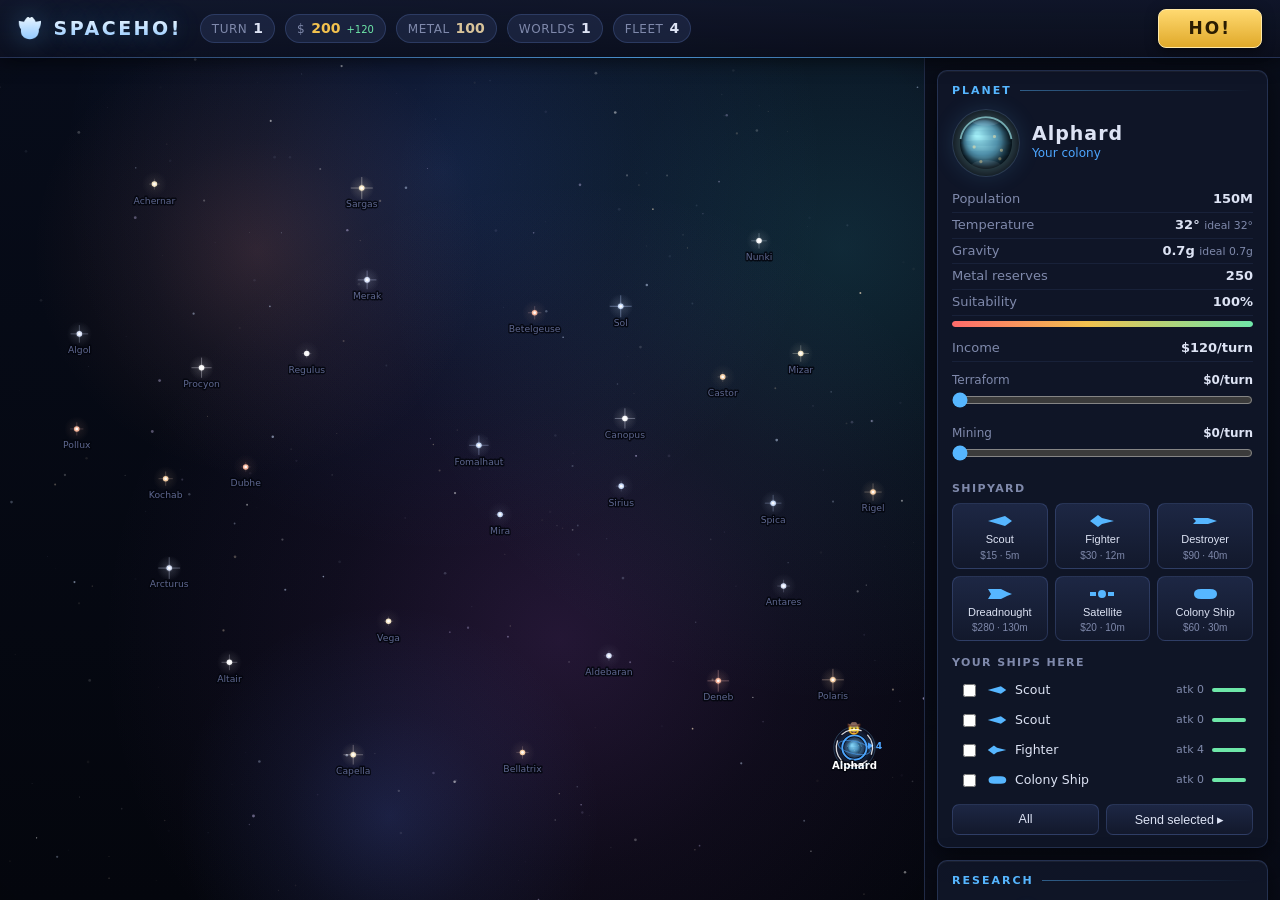
==== commit 2f349358: "Give the star map a visual overhaul The game played fine but looked flat: static canvas, plain circl" ====
--- a/index.html
+++ b/index.html
@@ -6,179 +6,459 @@
   <meta name="viewport" content="width=device-width, initial-scale=1">
   <title>SpaceHo! — a Spaceward Ho! tribute</title>
   <style>
+/* SpaceHo! — dark-space UI: glass panels, neon accents, gold "Ho!" button. */
+
 :root {
-  --bg: #0a0d16;
-  --panel: #131726;
-  --panel2: #1a1f33;
-  --border: #2a3050;
-  --text: #d6dbea;
-  --dim: #7d84a0;
-  --accent: #4da6ff;
+  --bg: #05070f;
+  --bg2: #0a0f1e;
+  --panel: rgba(19, 25, 45, 0.72);
+  --panel-solid: #131930;
+  --panel-hi: rgba(38, 48, 82, 0.55);
+  --border: rgba(94, 122, 190, 0.28);
+  --border-hi: rgba(120, 190, 255, 0.6);
+  --text: #dde3f4;
+  --dim: #7f89ab;
+  --accent: #56b6ff;
+  --accent-dim: #2b6fa8;
+  --gold: #f2c14e;
+  --danger: #ff6b6b;
+  --good: #6ee7a8;
+  --shadow: 0 6px 24px rgba(0, 0, 0, 0.55);
 }
 
 * { box-sizing: border-box; }
+
+html, body { height: 100%; }
 
 body {
   margin: 0;
-  background: var(--bg);
   color: var(--text);
-  font: 14px/1.45 'Segoe UI', system-ui, sans-serif;
-  height: 100vh;
+  font: 14px/1.45 'Segoe UI', system-ui, -apple-system, sans-serif;
   display: flex;
   flex-direction: column;
   overflow: hidden;
-}
+  background:
+    radial-gradient(1200px 700px at 15% -10%, #142244 0%, transparent 60%),
+    radial-gradient(900px 600px at 90% 110%, #2a1740 0%, transparent 55%),
+    var(--bg);
+}
+
+/* ---------- header ---------- */
 
 header {
   display: flex;
   align-items: center;
   gap: 18px;
-  padding: 8px 16px;
-  background: var(--panel);
+  padding: 9px 18px;
+  background: linear-gradient(180deg, rgba(16, 22, 42, 0.95), rgba(11, 15, 30, 0.85));
   border-bottom: 1px solid var(--border);
-}
-
-header h1 { margin: 0; font-size: 20px; letter-spacing: 1px; }
-
-#status { display: flex; gap: 18px; flex: 1; }
-.stat small { color: var(--dim); }
+  box-shadow: 0 2px 20px rgba(0, 0, 0, 0.6);
+  position: relative;
+  z-index: 5;
+}
+
+header::after {
+  content: '';
+  position: absolute;
+  left: 0; right: 0; bottom: -1px;
+  height: 1px;
+  background: linear-gradient(90deg, transparent, rgba(86, 182, 255, 0.7), transparent);
+}
+
+header h1 {
+  margin: 0;
+  font-size: 19px;
+  font-weight: 700;
+  letter-spacing: 2.5px;
+  text-transform: uppercase;
+  background: linear-gradient(180deg, #ffffff, #8fc6ff);
+  -webkit-background-clip: text;
+  background-clip: text;
+  color: transparent;
+  text-shadow: 0 0 24px rgba(86, 182, 255, 0.35);
+  white-space: nowrap;
+}
+
+#status { display: flex; gap: 10px; flex: 1; flex-wrap: wrap; }
+
+.stat {
+  display: inline-flex;
+  align-items: baseline;
+  gap: 6px;
+  padding: 3px 11px;
+  font-size: 12px;
+  letter-spacing: 0.5px;
+  text-transform: uppercase;
+  color: var(--dim);
+  background: var(--panel-hi);
+  border: 1px solid var(--border);
+  border-radius: 999px;
+  white-space: nowrap;
+}
+.stat b { font-size: 14px; color: var(--text); letter-spacing: 0; }
+.stat small { color: var(--good); letter-spacing: 0; text-transform: none; }
+.stat.metal b { color: #d8c39a; }
+.stat.money b { color: var(--gold); }
 
 #ho-button {
-  font-size: 18px;
-  font-weight: bold;
-  padding: 6px 28px;
-  background: #c9a227;
-  color: #1b1503;
-  border: none;
-  border-radius: 6px;
+  font: 700 17px/1 'Segoe UI', system-ui, sans-serif;
+  letter-spacing: 2px;
+  text-transform: uppercase;
+  padding: 10px 30px;
+  color: #2b1d02;
+  background: linear-gradient(180deg, #ffd970, #e0a92a);
+  border: 1px solid #ffe9a8;
+  border-radius: 8px;
   cursor: pointer;
-}
-#ho-button:hover { background: #e6bd33; }
+  box-shadow: 0 0 0 rgba(242, 193, 78, 0.7), 0 3px 12px rgba(0, 0, 0, 0.5);
+  animation: hoPulse 2.6s ease-in-out infinite;
+  transition: transform 0.12s ease, filter 0.12s ease;
+}
+#ho-button:hover { filter: brightness(1.12); transform: translateY(-1px); }
+#ho-button:active { transform: translateY(1px); }
+#ho-button:disabled { opacity: 0.45; cursor: default; animation: none; }
+
+@keyframes hoPulse {
+  0%, 100% { box-shadow: 0 0 0 0 rgba(242, 193, 78, 0.45), 0 3px 12px rgba(0,0,0,0.5); }
+  50%      { box-shadow: 0 0 22px 3px rgba(242, 193, 78, 0.28), 0 3px 12px rgba(0,0,0,0.5); }
+}
+
+/* ---------- layout ---------- */
 
 main { flex: 1; display: flex; min-height: 0; }
 
 #map-wrap {
   flex: 1;
   position: relative;
+  min-width: 0;
+  background: #04060d;
+  overflow: hidden;
+}
+
+#map { display: block; width: 100%; height: 100%; cursor: crosshair; }
+
+/* vignette so the map edges fall away into darkness */
+#map-wrap::after {
+  content: '';
+  position: absolute;
+  inset: 0;
+  pointer-events: none;
+  background: radial-gradient(120% 120% at 50% 50%, transparent 55%, rgba(0, 0, 0, 0.65) 100%);
+}
+
+#flash {
+  position: absolute;
+  bottom: 22px;
+  left: 50%;
+  transform: translate(-50%, 10px);
+  background: rgba(12, 18, 36, 0.94);
+  border: 1px solid var(--border-hi);
+  border-radius: 8px;
+  padding: 9px 20px;
+  font-size: 13px;
+  letter-spacing: 0.3px;
+  box-shadow: var(--shadow), 0 0 24px rgba(86, 182, 255, 0.18);
+  opacity: 0;
+  transition: opacity 0.25s ease, transform 0.25s ease;
+  pointer-events: none;
+  z-index: 3;
+}
+#flash.show { opacity: 1; transform: translate(-50%, 0); }
+#flash.warn { border-color: var(--danger); box-shadow: var(--shadow), 0 0 24px rgba(255, 107, 107, 0.22); }
+
+/* ---------- sidebar ---------- */
+
+#sidebar {
+  width: 356px;
+  flex: 0 0 356px;
+  overflow-y: auto;
+  overflow-x: hidden;
+  background: linear-gradient(180deg, rgba(10, 14, 28, 0.9), rgba(8, 11, 22, 0.95));
+  border-left: 1px solid var(--border);
+  padding: 12px;
+  display: flex;
+  flex-direction: column;
+  gap: 12px;
+}
+
+section {
+  background: var(--panel);
+  border: 1px solid var(--border);
+  border-radius: 10px;
+  padding: 12px 14px;
+  box-shadow: inset 0 1px 0 rgba(255, 255, 255, 0.05), var(--shadow);
+}
+
+h2 {
+  margin: 0 0 10px;
+  font-size: 11px;
+  font-weight: 700;
+  text-transform: uppercase;
+  letter-spacing: 2px;
+  color: var(--accent);
   display: flex;
   align-items: center;
-  justify-content: center;
-  background: #06080f;
-  min-width: 0;
-}
-
-#map {
-  max-width: 100%;
-  max-height: 100%;
-  cursor: crosshair;
-}
-
-#flash {
-  position: absolute;
-  bottom: 16px;
-  left: 50%;
-  transform: translateX(-50%);
-  background: rgba(20, 26, 48, 0.95);
-  border: 1px solid var(--accent);
-  border-radius: 6px;
-  padding: 8px 18px;
-  opacity: 0;
-  transition: opacity 0.3s;
-  pointer-events: none;
-}
-#flash.show { opacity: 1; }
-
-#sidebar {
-  width: 340px;
-  overflow-y: auto;
-  background: var(--panel);
-  border-left: 1px solid var(--border);
-  padding: 10px;
+  gap: 8px;
+}
+h2::after {
+  content: '';
+  flex: 1;
+  height: 1px;
+  background: linear-gradient(90deg, rgba(86, 182, 255, 0.45), transparent);
+}
+
+h3 {
+  margin: 14px 0 6px;
+  font-size: 11px;
+  text-transform: uppercase;
+  letter-spacing: 1.4px;
+  color: var(--dim);
+}
+
+.dim { color: var(--dim); }
+
+/* planet header with its rendered portrait */
+.planet-head { display: flex; align-items: center; gap: 12px; margin-bottom: 10px; }
+#planet-portrait {
+  width: 68px; height: 68px;
+  flex: 0 0 68px;
+  border-radius: 50%;
+  background: #05070f;
+  box-shadow: 0 0 22px rgba(86, 182, 255, 0.14), inset 0 0 0 1px var(--border);
+}
+.planet-title { min-width: 0; }
+.planet-title .name {
+  font-size: 19px;
+  font-weight: 600;
+  letter-spacing: 1px;
+  line-height: 1.15;
+}
+.planet-title .sub { font-size: 12px; color: var(--dim); }
+
+.kv {
+  display: flex;
+  justify-content: space-between;
+  gap: 10px;
+  padding: 3px 0;
+  border-bottom: 1px solid rgba(94, 122, 190, 0.12);
+  font-size: 13px;
+}
+.kv:last-of-type { border-bottom: none; }
+.kv > span { color: var(--dim); }
+.kv small { color: var(--dim); font-weight: 400; }
+
+/* horizontal gauge used for suitability */
+.gauge {
+  height: 6px;
+  border-radius: 3px;
+  background: rgba(0, 0, 0, 0.45);
+  overflow: hidden;
+  margin: 5px 0 9px;
+  box-shadow: inset 0 0 0 1px rgba(94, 122, 190, 0.18);
+}
+.gauge > i {
+  display: block;
+  height: 100%;
+  border-radius: 3px;
+  background: linear-gradient(90deg, #ff6b6b, #f2c14e 45%, #6ee7a8);
+  transition: width 0.35s ease;
+}
+
+.slider-row { margin: 10px 0; }
+.slider-row label {
+  display: flex;
+  justify-content: space-between;
+  font-size: 12px;
+  color: var(--dim);
+  margin-bottom: 2px;
+}
+.slider-row label b { color: var(--text); font-weight: 600; }
+
+input[type="range"] {
+  width: 100%;
+  height: 18px;
+  margin: 0;
+  accent-color: var(--accent);
+  background: transparent;
+  cursor: pointer;
+}
+
+/* shipyard */
+.build-buttons { display: grid; grid-template-columns: 1fr 1fr 1fr; gap: 7px; }
+button.build {
   display: flex;
   flex-direction: column;
-  gap: 10px;
-}
-
-section {
-  background: var(--panel2);
+  align-items: center;
+  gap: 3px;
+  background: linear-gradient(180deg, rgba(31, 41, 72, 0.9), rgba(19, 25, 45, 0.9));
+  color: var(--text);
   border: 1px solid var(--border);
   border-radius: 8px;
-  padding: 10px 12px;
-}
-
-h2 { margin: 0 0 8px; font-size: 14px; text-transform: uppercase; letter-spacing: 1px; color: var(--accent); }
-h3 { margin: 12px 0 6px; font-size: 13px; color: var(--dim); }
-
-.dim { color: var(--dim); }
-
-.kv { display: flex; justify-content: space-between; padding: 2px 0; }
-.kv small { color: var(--dim); font-weight: normal; }
-
-.slider-row { margin: 8px 0; }
-.slider-row label { display: block; font-size: 12px; color: var(--dim); }
-input[type="range"] { width: 100%; accent-color: var(--accent); }
-
-.build-buttons { display: grid; grid-template-columns: 1fr 1fr 1fr; gap: 6px; }
-button.build {
-  background: var(--panel);
+  padding: 8px 3px 6px;
+  cursor: pointer;
+  font-size: 11px;
+  line-height: 1.2;
+  transition: transform 0.12s ease, border-color 0.12s ease, box-shadow 0.12s ease;
+}
+button.build svg { width: 26px; height: 18px; color: var(--accent); }
+button.build small { color: var(--dim); font-size: 10px; }
+button.build:hover {
+  border-color: var(--border-hi);
+  transform: translateY(-2px);
+  box-shadow: 0 4px 14px rgba(0, 0, 0, 0.5), 0 0 18px rgba(86, 182, 255, 0.14);
+}
+button.build:active { transform: translateY(0); }
+
+.queue { margin-top: 9px; font-size: 12px; color: var(--dim); }
+.queue-item {
+  display: inline-flex;
+  align-items: center;
+  gap: 5px;
+  background: rgba(31, 41, 72, 0.85);
+  border: 1px solid var(--border);
+  border-radius: 999px;
+  padding: 2px 9px;
+  margin: 3px 3px 0 0;
+  cursor: pointer;
+  color: var(--text);
+  transition: border-color 0.12s ease, color 0.12s ease;
+}
+.queue-item:hover { border-color: var(--danger); color: var(--danger); }
+
+/* fleet list */
+.fleet { display: flex; flex-direction: column; gap: 3px; max-height: 190px; overflow-y: auto; }
+.ship {
+  display: flex;
+  align-items: center;
+  gap: 8px;
+  font-size: 12.5px;
+  padding: 3px 6px;
+  border-radius: 6px;
+  border: 1px solid transparent;
+  cursor: pointer;
+  transition: background 0.12s ease, border-color 0.12s ease;
+}
+.ship:hover { background: var(--panel-hi); border-color: var(--border); }
+.ship svg { width: 20px; height: 14px; color: var(--accent); flex: 0 0 20px; }
+.ship.immobile { color: var(--dim); cursor: default; }
+.ship.immobile svg { color: var(--dim); }
+.ship small { color: var(--dim); margin-left: auto; font-size: 11px; white-space: nowrap; }
+
+.hpbar {
+  width: 34px;
+  height: 4px;
+  border-radius: 2px;
+  background: rgba(0, 0, 0, 0.5);
+  overflow: hidden;
+  flex: 0 0 34px;
+}
+.hpbar > i { display: block; height: 100%; background: var(--good); }
+.hpbar > i.hurt { background: var(--gold); }
+.hpbar > i.crit { background: var(--danger); }
+
+.fleet-actions { display: flex; gap: 7px; margin-top: 10px; }
+.fleet-actions button {
+  flex: 1;
+  background: linear-gradient(180deg, rgba(31, 41, 72, 0.9), rgba(19, 25, 45, 0.9));
   color: var(--text);
   border: 1px solid var(--border);
-  border-radius: 6px;
-  padding: 5px 2px;
+  border-radius: 7px;
+  padding: 7px 5px;
   cursor: pointer;
-  font-size: 12px;
-}
-button.build:hover { border-color: var(--accent); }
-button.build small { color: var(--dim); }
-
-.queue { margin-top: 8px; font-size: 12px; }
-.queue-item {
-  display: inline-block;
-  background: var(--panel);
+  font-size: 12.5px;
+  transition: border-color 0.12s ease, background 0.12s ease;
+}
+.fleet-actions button:hover { border-color: var(--border-hi); }
+.fleet-actions button.active {
+  background: linear-gradient(180deg, #6cc0ff, #2f8fd8);
+  border-color: #a8dcff;
+  color: #04121f;
+  font-weight: 700;
+  animation: hoPulse 1.6s ease-in-out infinite;
+}
+
+/* research */
+.tech-row {
+  display: grid;
+  grid-template-columns: 58px 20px 1fr 74px 34px;
+  align-items: center;
+  gap: 7px;
+  padding: 4px 0;
+  font-size: 11.5px;
+}
+.tech-name { color: var(--dim); text-transform: uppercase; letter-spacing: 0.6px; }
+.tech-level {
+  text-align: center;
+  font-weight: 700;
+  color: var(--accent);
+  text-shadow: 0 0 10px rgba(86, 182, 255, 0.5);
+}
+.bar {
+  height: 7px;
+  background: rgba(0, 0, 0, 0.45);
+  border-radius: 4px;
+  overflow: hidden;
+  box-shadow: inset 0 0 0 1px rgba(94, 122, 190, 0.18);
+}
+.bar-fill {
+  height: 100%;
+  width: 0;
+  border-radius: 4px;
+  background: linear-gradient(90deg, var(--accent-dim), var(--accent));
+  box-shadow: 0 0 10px rgba(86, 182, 255, 0.5);
+  transition: width 0.35s ease;
+}
+.tech-spend { text-align: right; color: var(--dim); }
+.tech-row input[type="range"] { height: 14px; }
+
+/* reports */
+#messages { max-height: 180px; overflow-y: auto; }
+.msg {
+  padding: 4px 0 4px 10px;
+  font-size: 12.5px;
+  border-left: 2px solid var(--border);
+  border-bottom: 1px solid rgba(94, 122, 190, 0.12);
+  animation: msgIn 0.35s ease both;
+}
+.msg:last-child { border-bottom: none; }
+.msg.battle { border-left-color: var(--danger); }
+.msg.good { border-left-color: var(--good); }
+.msg.tech { border-left-color: var(--accent); }
+
+@keyframes msgIn {
+  from { opacity: 0; transform: translateX(-6px); }
+  to   { opacity: 1; transform: none; }
+}
+
+#help p { margin: 0; font-size: 11.5px; color: var(--dim); line-height: 1.55; }
+#help kbd {
+  background: var(--panel-hi);
   border: 1px solid var(--border);
   border-radius: 4px;
-  padding: 1px 6px;
-  margin: 2px;
-  cursor: pointer;
-}
-.queue-item:hover { border-color: #ff5050; }
-
-.fleet { display: flex; flex-direction: column; gap: 2px; max-height: 180px; overflow-y: auto; }
-.ship { display: flex; align-items: center; gap: 6px; font-size: 13px; }
-.ship.immobile { color: var(--dim); }
-.ship small { color: var(--dim); margin-left: auto; }
-
-.fleet-actions { display: flex; gap: 6px; margin-top: 8px; }
-.fleet-actions button {
-  flex: 1;
-  background: var(--panel);
+  padding: 0 5px;
+  font: inherit;
   color: var(--text);
-  border: 1px solid var(--border);
-  border-radius: 6px;
-  padding: 5px;
-  cursor: pointer;
-}
-.fleet-actions button:hover { border-color: var(--accent); }
-.fleet-actions button.active { background: var(--accent); color: #06121f; font-weight: bold; }
-
-.tech-row {
-  display: grid;
-  grid-template-columns: 64px 18px 1fr 80px 36px;
+}
+
+/* empire standings */
+.empire {
+  display: flex;
   align-items: center;
-  gap: 6px;
+  gap: 8px;
+  font-size: 12.5px;
   padding: 3px 0;
-  font-size: 12px;
-}
-.tech-level { text-align: center; font-weight: bold; color: var(--accent); }
-.bar { height: 8px; background: var(--panel); border-radius: 4px; overflow: hidden; }
-.bar-fill { height: 100%; background: var(--accent); width: 0; transition: width 0.3s; }
-.tech-spend { text-align: right; color: var(--dim); }
-
-#messages { max-height: 170px; overflow-y: auto; }
-.msg { padding: 2px 0; font-size: 13px; border-bottom: 1px solid var(--border); }
-.msg:last-child { border-bottom: none; }
-
-#help p { margin: 0; font-size: 12px; color: var(--dim); }
+}
+.empire .dot {
+  width: 9px; height: 9px;
+  border-radius: 50%;
+  flex: 0 0 9px;
+  box-shadow: 0 0 8px currentColor;
+}
+.empire .who { flex: 1; }
+.empire.dead { opacity: 0.4; text-decoration: line-through; }
+.empire b { color: var(--text); }
+
+/* ---------- game over ---------- */
 
 #gameover {
   position: fixed;
@@ -186,25 +466,60 @@
   display: none;
   align-items: center;
   justify-content: center;
-  background: rgba(0, 0, 0, 0.75);
-}
+  background: rgba(2, 4, 10, 0.82);
+  backdrop-filter: blur(6px);
+  z-index: 20;
+}
+#gameover.show { display: flex; }
 #gameover .panel {
-  background: var(--panel2);
-  border: 1px solid var(--accent);
-  border-radius: 12px;
-  padding: 36px 48px;
+  background: linear-gradient(180deg, rgba(24, 32, 60, 0.95), rgba(12, 17, 34, 0.95));
+  border: 1px solid var(--border-hi);
+  border-radius: 16px;
+  padding: 40px 56px;
   text-align: center;
-}
-#gameover h1 { margin: 0 0 20px; }
+  box-shadow: 0 20px 70px rgba(0, 0, 0, 0.7), 0 0 60px rgba(86, 182, 255, 0.15);
+  animation: panelIn 0.45s cubic-bezier(0.2, 0.9, 0.3, 1.3) both;
+}
+@keyframes panelIn {
+  from { opacity: 0; transform: scale(0.9) translateY(14px); }
+  to   { opacity: 1; transform: none; }
+}
+#gameover h1 {
+  margin: 0 0 8px;
+  font-size: 30px;
+  letter-spacing: 2px;
+}
+#gameover p { margin: 0 0 22px; color: var(--dim); font-size: 13px; }
 #new-game {
-  font-size: 16px;
-  padding: 8px 24px;
-  background: var(--accent);
-  color: #06121f;
-  border: none;
-  border-radius: 6px;
+  font: 700 15px/1 'Segoe UI', system-ui, sans-serif;
+  letter-spacing: 1.5px;
+  text-transform: uppercase;
+  padding: 11px 30px;
+  background: linear-gradient(180deg, #ffd970, #e0a92a);
+  color: #2b1d02;
+  border: 1px solid #ffe9a8;
+  border-radius: 8px;
   cursor: pointer;
-  font-weight: bold;
+}
+#new-game:hover { filter: brightness(1.1); }
+
+/* ---------- scrollbars ---------- */
+
+::-webkit-scrollbar { width: 9px; height: 9px; }
+::-webkit-scrollbar-track { background: transparent; }
+::-webkit-scrollbar-thumb {
+  background: rgba(94, 122, 190, 0.35);
+  border-radius: 5px;
+}
+::-webkit-scrollbar-thumb:hover { background: rgba(120, 190, 255, 0.55); }
+
+/* ---------- narrow screens ---------- */
+
+@media (max-width: 900px) {
+  main { flex-direction: column; }
+  #sidebar { width: auto; flex: 1 1 auto; border-left: none; border-top: 1px solid var(--border); }
+  #map-wrap { flex: 0 0 46vh; }
+  header { flex-wrap: wrap; gap: 10px; }
 }
 </style>
 </head>
@@ -212,7 +527,7 @@
   <header>
     <h1>🤠 SpaceHo!</h1>
     <div id="status"></div>
-    <button id="ho-button" title="End turn">Ho!</button>
+    <button id="ho-button" title="End turn (Enter)">Ho!</button>
   </header>
 
   <main>
@@ -223,6 +538,7 @@
     <aside id="sidebar">
       <section id="planet"></section>
       <section id="tech"></section>
+      <section id="empires"></section>
       <section id="reports">
         <h2>Reports</h2>
         <div id="messages"></div>
@@ -232,7 +548,9 @@
         <p>Grow colonies, terraform worlds toward your ideal temperature, mine
         metal, fund research, and build fleets. Send a colony ship to an
         uninhabited star to settle it; send warships to bombard enemy worlds.
-        Eliminate every rival empire to win. Press <b>Ho!</b> to end your turn.</p>
+        Eliminate every rival empire to win.<br><br>
+        <kbd>Enter</kbd> ends your turn · <kbd>Esc</kbd> cancels a fleet order ·
+        right-click the map to cancel targeting.</p>
       </section>
     </aside>
   </main>
@@ -240,6 +558,7 @@
   <div id="gameover">
     <div class="panel">
       <h1></h1>
+      <p></p>
       <button id="new-game">New Game</button>
     </div>
   </div>
@@ -348,6 +667,7 @@
     this.turn = 1;
     this.nextShipId = 1;
     this.messages = [];   // messages for the human player, cleared each turn
+    this.events = [];     // {type, starId} for the renderer, cleared each turn
     this.winner = null;
     this.makeGalaxy();
     this.makePlayers(numPlayers);
@@ -568,6 +888,7 @@
 
   endTurn() {
     this.messages = [];
+    this.events = [];
     for (const p of this.players) {
       if (!p.alive) continue;
       this.collectAndSpend(p);
@@ -668,6 +989,7 @@
       this.ships = this.ships.filter((sh) => sh.hp > 0);
       const survivors = this.ships.filter((sh) => sh.at === star.id);
       const humanInvolved = owners.includes(0);
+      this.events.push({ type: 'battle', starId: star.id, losses: dead.length });
       if (humanInvolved) {
         const myLost = dead.filter((sh) => sh.owner === 0).length;
         const theirLost = dead.length - myLost;
@@ -694,6 +1016,7 @@
         if (atk > 0) {
           const kill = Math.min(star.pop, atk * E.bombardPopKill / 10);
           star.pop -= kill;
+          this.events.push({ type: 'bombard', starId: star.id });
           if (star.owner === 0 || owners[0] === 0) {
             this.messages.push(
               `${this.players[owners[0]].name === 'You' ? 'Your fleet is bombarding' :
@@ -723,6 +1046,7 @@
           star.owner = p.id;
           star.pop = 10;
           this.ships = this.ships.filter((sh) => sh !== colony);
+          this.events.push({ type: 'colony', starId: star.id, owner: p.id });
           if (p.id === 0) this.messages.push(`Colony established at ${star.name}!`);
         }
       }
@@ -1013,8 +1337,49 @@
 if (typeof module !== 'undefined') module.exports = { aiTakeTurn };
 </script>
   <script>
-// Rendering and input: canvas star map plus DOM side panels.
+// Rendering and input: an animated canvas star map plus DOM side panels.
+// The map draws in galaxy coordinates (DATA.GALAXY.width x .height) and is
+// letterboxed into whatever size the window gives it, at device resolution.
 'use strict';
+
+// Inline ship silhouettes (26x18 viewBox) used in the sidebar. Kept as data so
+// the single-file build stays self-contained — no image requests.
+const SHIP_ICONS = {
+  scout: 'M1 9 L18 4 L25 9 L18 14 Z',
+  fighter: 'M1 9 L9 3 L13 6 L25 9 L13 12 L9 15 Z',
+  destroyer: 'M1 6 L16 6 L25 9 L16 12 L1 12 L4 9 Z',
+  dreadnought: 'M1 4 L14 4 L20 7 L25 9 L20 11 L14 14 L1 14 L4 9 Z',
+  satellite: 'M9 9 a4 4 0 1 0 8 0 a4 4 0 1 0 -8 0 M1 7 L7 7 L7 11 L1 11 Z M19 7 L25 7 L25 11 L19 11 Z',
+  colony: 'M2 9 Q2 4 9 4 L18 4 Q25 4 25 9 Q25 14 18 14 L9 14 Q2 14 2 9 Z',
+};
+
+// Temperature palette: frozen -> temperate -> arid -> molten.
+const TEMP_STOPS = [
+  { t: 0,   hi: [226, 242, 255], lo: [ 92, 134, 186] },
+  { t: 28,  hi: [150, 214, 236], lo: [ 40,  96, 148] },
+  { t: 48,  hi: [140, 224, 168], lo: [ 32, 106,  92] },
+  { t: 68,  hi: [226, 186, 118], lo: [124,  78,  40] },
+  { t: 86,  hi: [255, 150,  80], lo: [128,  44,  22] },
+  { t: 100, hi: [255, 226, 150], lo: [150,  32,  16] },
+];
+
+function lerp(a, b, t) { return a + (b - a) * t; }
+function clamp(v, a, b) { return v < a ? a : v > b ? b : v; }
+function rgb(c) { return `rgb(${c[0] | 0},${c[1] | 0},${c[2] | 0})`; }
+function rgba(c, a) { return `rgba(${c[0] | 0},${c[1] | 0},${c[2] | 0},${a})`; }
+
+function tempColors(temp) {
+  const t = clamp(temp, 0, 100);
+  let i = 0;
+  while (i < TEMP_STOPS.length - 2 && TEMP_STOPS[i + 1].t < t) i++;
+  const a = TEMP_STOPS[i];
+  const b = TEMP_STOPS[i + 1];
+  const f = clamp((t - a.t) / (b.t - a.t), 0, 1);
+  return {
+    hi: a.hi.map((v, k) => lerp(v, b.hi[k], f)),
+    lo: a.lo.map((v, k) => lerp(v, b.lo[k], f)),
+  };
+}
 
 const UI = {
   game: null,
@@ -1025,38 +1390,85 @@
   sendMode: false,
   hoverStar: null,
 
+  dpr: 1,
+  view: { scale: 1, ox: 0, oy: 0, w: 0, h: 0 },
+  time: 0,
+  particles: [],
+  waves: [],
+  shipPos: new Map(),   // ship id -> {x, y, trail: [{x,y}]}
+  animated: false,
+
   init(game) {
     this.game = game;
     this.canvas = document.getElementById('map');
     this.ctx = this.canvas.getContext('2d');
-    this.canvas.width = DATA.GALAXY.width;
-    this.canvas.height = DATA.GALAXY.height;
+
+    this.resize();
+    window.addEventListener('resize', () => { this.resize(); this.draw(); });
 
     this.canvas.addEventListener('click', (e) => this.onMapClick(e));
     this.canvas.addEventListener('mousemove', (e) => this.onMapMove(e));
+    this.canvas.addEventListener('mouseleave', () => { this.hoverStar = null; this.draw(); });
+    this.canvas.addEventListener('contextmenu', (e) => {
+      e.preventDefault();
+      if (this.sendMode) { this.sendMode = false; this.refresh(); }
+    });
     document.getElementById('ho-button').addEventListener('click', () => this.endTurn());
     document.getElementById('new-game').addEventListener('click', () => location.reload());
+    document.addEventListener('keydown', (e) => this.onKey(e));
 
     this.buildTechPanel();
+    this.syncShipPositions(true);
     this.selectStar(game.stars[game.players[0].homeId]);
     this.refresh();
+
+    // Animate only where a frame clock exists (not in headless tests).
+    if (typeof requestAnimationFrame === 'function') {
+      this.animated = true;
+      requestAnimationFrame((ts) => this.frame(ts));
+    }
   },
 
   me() { return this.game.players[0]; },
+
+  // ---------- viewport ----------
+
+  resize() {
+    const G = DATA.GALAXY;
+    const wrap = this.canvas.parentElement;
+    const w = (wrap && wrap.clientWidth) || G.width;
+    const h = (wrap && wrap.clientHeight) || G.height;
+    this.dpr = Math.min(2, (typeof window !== 'undefined' && window.devicePixelRatio) || 1);
+    this.canvas.width = Math.max(1, Math.round(w * this.dpr));
+    this.canvas.height = Math.max(1, Math.round(h * this.dpr));
+    const scale = Math.min(w / G.width, h / G.height) || 1;
+    this.view = { scale, ox: (w - G.width * scale) / 2, oy: (h - G.height * scale) / 2, w, h };
+    this._bgStars = null;   // regenerate for the new size
+  },
+
+  // Screen space (CSS px) for backgrounds and overlays.
+  screenSpace(ctx) { ctx.setTransform(this.dpr, 0, 0, this.dpr, 0, 0); },
+
+  // Galaxy space for stars, ships and effects.
+  worldSpace(ctx) {
+    const v = this.view;
+    ctx.setTransform(this.dpr * v.scale, 0, 0, this.dpr * v.scale, this.dpr * v.ox, this.dpr * v.oy);
+  },
 
   // ---------- events ----------
 
   mapPos(e) {
     const r = this.canvas.getBoundingClientRect();
+    const v = this.view;
     return {
-      x: (e.clientX - r.left) * (this.canvas.width / r.width),
-      y: (e.clientY - r.top) * (this.canvas.height / r.height),
+      x: (e.clientX - r.left - v.ox) / v.scale,
+      y: (e.clientY - r.top - v.oy) / v.scale,
     };
   },
 
   starAt(pos) {
     let best = null;
-    let bestD = 18;
+    let bestD = 20;
     for (const s of this.game.stars) {
       const d = Math.hypot(s.x - pos.x, s.y - pos.y);
       if (d < bestD) { bestD = d; best = s; }
@@ -1073,11 +1485,12 @@
     if (this.sendMode && this.selectedShips.size) {
       const err = this.game.sendShips([...this.selectedShips], star.id);
       if (err) {
-        this.flash(err);
+        this.flash(err, true);
       } else {
         this.sendMode = false;
         this.selectedShips.clear();
         this.flash(`Fleet dispatched to ${star.name}.`);
+        this.wave(star.x, star.y, this.me().color, 26);
       }
       this.refresh();
       return;
@@ -1090,8 +1503,14 @@
     const star = this.starAt(this.mapPos(e));
     if (star !== this.hoverStar) {
       this.hoverStar = star;
-      this.draw();
-    }
+      if (!this.animated) this.draw();
+    }
+  },
+
+  onKey(e) {
+    if (e.target && /^(INPUT|TEXTAREA|SELECT)$/.test(e.target.tagName)) return;
+    if (e.key === 'Escape' && this.sendMode) { this.sendMode = false; this.refresh(); }
+    else if (e.key === 'Enter' || e.key === ' ') { e.preventDefault(); this.endTurn(); }
   },
 
   selectStar(star) {
@@ -1102,7 +1521,7 @@
 
   endTurn() {
     const g = this.game;
-    if (g.winner) return;
+    if (g.winner || !this.me().alive) return;
     this.sendMode = false;
     this.selectedShips.clear();
     for (const p of g.players) {
@@ -1110,15 +1529,143 @@
     }
     g.endTurn();
     if (this.selectedStar) this.selectedStar = g.stars[this.selectedStar.id];
+    this.stageEffects();
+    this.syncShipPositions(false);
     this.refresh();
   },
 
-  flash(msg) {
+  // Turn the turn's events into fireworks on the map.
+  stageEffects() {
+    for (const ev of this.game.events || []) {
+      const s = this.game.stars[ev.starId];
+      if (!s) continue;
+      const seen = this.me().known[s.id];
+      if (!seen) continue;   // don't reveal action in unexplored space
+      if (ev.type === 'battle') {
+        this.wave(s.x, s.y, '#ffd08a', 46);
+        this.burst(s.x, s.y, ['#ffe6a8', '#ff9b52', '#ff5b5b'], 16 + Math.min(24, ev.losses * 6));
+      } else if (ev.type === 'bombard') {
+        this.burst(s.x, s.y, ['#ff8a5b', '#ff4d4d'], 14);
+      } else if (ev.type === 'colony') {
+        const col = this.game.players[ev.owner].color;
+        this.wave(s.x, s.y, col, 34);
+        this.burst(s.x, s.y, [col, '#ffffff'], 14);
+      }
+    }
+  },
+
+  flash(msg, warn) {
     const el = document.getElementById('flash');
     el.textContent = msg;
+    el.classList.toggle('warn', !!warn);
     el.classList.add('show');
     clearTimeout(this._flashT);
-    this._flashT = setTimeout(() => el.classList.remove('show'), 2500);
+    this._flashT = setTimeout(() => el.classList.remove('show'), 2600);
+  },
+
+  // ---------- particles ----------
+
+  burst(x, y, colors, n) {
+    for (let i = 0; i < n; i++) {
+      const a = Math.random() * Math.PI * 2;
+      const sp = 14 + Math.random() * 70;
+      this.particles.push({
+        x, y,
+        vx: Math.cos(a) * sp,
+        vy: Math.sin(a) * sp,
+        life: 0,
+        max: 0.5 + Math.random() * 0.9,
+        size: 1 + Math.random() * 2.4,
+        color: colors[(Math.random() * colors.length) | 0],
+      });
+    }
+  },
+
+  wave(x, y, color, maxR) {
+    this.waves.push({ x, y, color, r: 3, maxR, life: 0, max: 0.85 });
+  },
+
+  stepEffects(dt) {
+    for (const p of this.particles) {
+      p.life += dt;
+      p.x += p.vx * dt;
+      p.y += p.vy * dt;
+      p.vx *= 0.94;
+      p.vy *= 0.94;
+    }
+    this.particles = this.particles.filter((p) => p.life < p.max);
+    for (const w of this.waves) {
+      w.life += dt;
+      w.r = 3 + (w.maxR - 3) * (w.life / w.max);
+    }
+    this.waves = this.waves.filter((w) => w.life < w.max);
+  },
+
+  // ---------- ship position animation ----------
+
+  shipTarget(sh) {
+    const g = this.game;
+    if (sh.move) {
+      const a = g.stars[sh.move.from];
+      const b = g.stars[sh.move.to];
+      const t = clamp(sh.move.traveled / sh.move.total, 0, 1);
+      return { x: lerp(a.x, b.x, t), y: lerp(a.y, b.y, t) };
+    }
+    const s = g.stars[sh.at];
+    return s ? { x: s.x, y: s.y } : null;
+  },
+
+  // snap=true places ships instantly (startup); otherwise they glide.
+  syncShipPositions(snap) {
+    const live = new Set();
+    for (const sh of this.game.ships) {
+      live.add(sh.id);
+      const target = this.shipTarget(sh);
+      if (!target) continue;
+      const cur = this.shipPos.get(sh.id);
+      if (!cur || snap) {
+        this.shipPos.set(sh.id, { x: target.x, y: target.y, trail: [] });
+      }
+    }
+    for (const id of [...this.shipPos.keys()]) {
+      if (!live.has(id)) this.shipPos.delete(id);
+    }
+  },
+
+  stepShips(dt) {
+    const k = 1 - Math.pow(0.0016, dt);   // frame-rate independent easing
+    for (const sh of this.game.ships) {
+      const target = this.shipTarget(sh);
+      if (!target) continue;
+      let cur = this.shipPos.get(sh.id);
+      if (!cur) {
+        cur = { x: target.x, y: target.y, trail: [] };
+        this.shipPos.set(sh.id, cur);
+      }
+      const dx = target.x - cur.x;
+      const dy = target.y - cur.y;
+      cur.moving = Math.hypot(dx, dy) > 0.6;
+      cur.angle = cur.moving ? Math.atan2(dy, dx) : (cur.angle || 0);
+      cur.x += dx * k;
+      cur.y += dy * k;
+      if (cur.moving) {
+        cur.trail.push({ x: cur.x, y: cur.y });
+        if (cur.trail.length > 14) cur.trail.shift();
+      } else if (cur.trail.length) {
+        cur.trail.shift();
+      }
+    }
+  },
+
+  frame(ts) {
+    const last = this._lastTs || ts;
+    const dt = Math.min(0.05, (ts - last) / 1000);
+    this._lastTs = ts;
+    this.time += dt;
+    this.stepEffects(dt);
+    this.stepShips(dt);
+    this.draw();
+    requestAnimationFrame((t) => this.frame(t));
   },
 
   // ---------- top-level refresh ----------
@@ -1127,6 +1674,7 @@
     this.renderStatus();
     this.renderTechPanel();
     this.renderPlanetPanel();
+    this.renderEmpires();
     this.renderMessages();
     this.renderGameOver();
     this.draw();
@@ -1137,31 +1685,69 @@
     const me = this.me();
     document.getElementById('status').innerHTML =
       `<span class="stat">Turn <b>${g.turn}</b></span>` +
-      `<span class="stat">$<b>${me.money.toFixed(0)}</b> ` +
-      `<small>(+${g.playerIncome(me).toFixed(0)}/turn)</small></span>` +
-      `<span class="stat">Metal <b>${me.metal.toFixed(0)}</b></span>` +
-      `<span class="stat">Planets <b>${g.stars.filter((s) => s.owner === 0).length}</b></span>` +
-      `<span class="stat">Ships <b>${g.ships.filter((s) => s.owner === 0).length}</b></span>`;
+      `<span class="stat money">$<b>${me.money.toFixed(0)}</b> ` +
+      `<small>+${g.playerIncome(me).toFixed(0)}</small></span>` +
+      `<span class="stat metal">Metal <b>${me.metal.toFixed(0)}</b></span>` +
+      `<span class="stat">Worlds <b>${g.stars.filter((s) => s.owner === 0).length}</b></span>` +
+      `<span class="stat">Fleet <b>${g.ships.filter((s) => s.owner === 0).length}</b></span>`;
+  },
+
+  renderEmpires() {
+    const g = this.game;
+    const el = document.getElementById('empires');
+    if (!el) return;
+    const rows = g.players.map((p) => {
+      const worlds = g.stars.filter((s) => s.owner === p.id).length;
+      // You always see your own strength; rivals only where you have eyes.
+      const ships = g.ships.filter((sh) => sh.owner === p.id).length;
+      const known = p.id === 0
+        ? `${worlds} worlds · ${ships} ships`
+        : `${g.stars.filter((s) => {
+            const k = g.players[0].known[s.id];
+            return k && k.owner === p.id;
+          }).length} known worlds`;
+      return `<div class="empire ${p.alive ? '' : 'dead'}">
+        <span class="dot" style="background:${p.color};color:${p.color}"></span>
+        <span class="who" style="color:${p.color}">${p.name}</span>
+        <b>${p.alive ? known : 'eliminated'}</b>
+      </div>`;
+    }).join('');
+    el.innerHTML = '<h2>Empires</h2>' + rows;
   },
 
   renderMessages() {
     const el = document.getElementById('messages');
+    const cls = (m) => /Battle|bombard|wiped|eliminated/i.test(m) ? 'battle'
+      : /research reached/i.test(m) ? 'tech'
+      : /Colony established|completed/i.test(m) ? 'good' : '';
     el.innerHTML = this.game.messages.length
-      ? this.game.messages.map((m) => `<div class="msg">${m}</div>`).join('')
+      ? this.game.messages.map((m) => `<div class="msg ${cls(m)}">${m}</div>`).join('')
       : '<div class="msg dim">No reports this turn.</div>';
   },
 
   renderGameOver() {
     const overlay = document.getElementById('gameover');
     const g = this.game;
+    const h1 = overlay.querySelector('h1');
+    const sub = overlay.querySelector('p');
+    const show = (title, text, color) => {
+      overlay.classList.add('show');
+      overlay.style.display = 'flex';
+      h1.textContent = title;
+      h1.style.color = color;
+      if (sub) sub.textContent = text;
+    };
     if (g.winner) {
-      overlay.style.display = 'flex';
-      overlay.querySelector('h1').textContent =
-        g.winner.id === 0 ? '🤠 Victory, Space Cowboy!' : `Defeat — ${g.winner.name} rules the galaxy`;
+      if (g.winner.id === 0) {
+        show('🤠 Victory, Space Cowboy!', `The galaxy is yours after ${g.turn} turns.`, '#f2c14e');
+      } else {
+        show(`Defeat — ${g.winner.name} rules the galaxy`,
+          `Your empire fell after ${g.turn} turns.`, '#ff6b6b');
+      }
     } else if (!this.me().alive) {
-      overlay.style.display = 'flex';
-      overlay.querySelector('h1').textContent = 'Your empire has fallen.';
+      show('Your empire has fallen.', `Eliminated on turn ${g.turn}.`, '#ff6b6b');
     } else {
+      overlay.classList.remove('show');
       overlay.style.display = 'none';
     }
   },
@@ -1201,6 +1787,10 @@
 
   // ---------- planet panel ----------
 
+  shipIcon(key) {
+    return `<svg viewBox="0 0 26 18" aria-hidden="true"><path fill="currentColor" d="${SHIP_ICONS[key]}"/></svg>`;
+  },
+
   renderPlanetPanel() {
     const el = document.getElementById('planet');
     const g = this.game;
@@ -1214,33 +1804,49 @@
     const ownedByMe = star.owner === 0;
     const live = ownedByMe || this.visibleToMe(star);
 
-    let html = `<h2>${star.name}</h2>`;
     if (!known) {
-      html += '<p class="dim">Unexplored. Send a scout to survey it.</p>';
-      el.innerHTML = html;
+      el.innerHTML = `<h2>Planet</h2>
+        <div class="planet-head">
+          <canvas id="planet-portrait" width="136" height="136"></canvas>
+          <div class="planet-title"><div class="name">${star.name}</div>
+          <div class="sub">Unsurveyed</div></div>
+        </div>
+        <p class="dim">Unexplored. Send a scout to survey it.</p>`;
+      this.drawPortrait(null);
       return;
     }
+
     const info = live ? star : known;
     const suit = g.suitability(me, { temp: info.temp, gravity: info.gravity });
     const ownerName = info.owner < 0 ? 'Uninhabited'
       : info.owner === 0 ? 'Your colony' : g.players[info.owner].name;
-    html += `<div class="kv"><span>Owner</span><b style="color:${info.owner >= 0 ? g.players[info.owner].color : '#999'}">${ownerName}</b></div>
+    const ownerColor = info.owner >= 0 ? g.players[info.owner].color : '#8a90a8';
+
+    let html = `<h2>Planet</h2>
+      <div class="planet-head">
+        <canvas id="planet-portrait" width="136" height="136"></canvas>
+        <div class="planet-title">
+          <div class="name">${star.name}</div>
+          <div class="sub" style="color:${ownerColor}">${ownerName}</div>
+        </div>
+      </div>
       <div class="kv"><span>Population</span><b>${info.pop.toFixed(0)}M</b></div>
-      <div class="kv"><span>Temperature</span><b>${info.temp.toFixed(0)}° <small>(ideal ${me.idealTemp}°)</small></b></div>
-      <div class="kv"><span>Gravity</span><b>${info.gravity.toFixed(1)}g <small>(ideal ${me.idealGravity}g)</small></b></div>
+      <div class="kv"><span>Temperature</span><b>${info.temp.toFixed(0)}° <small>ideal ${me.idealTemp}°</small></b></div>
+      <div class="kv"><span>Gravity</span><b>${info.gravity.toFixed(1)}g <small>ideal ${me.idealGravity}g</small></b></div>
       <div class="kv"><span>Metal reserves</span><b>${info.metal.toFixed(0)}</b></div>
-      <div class="kv"><span>Suitability</span><b>${(suit * 100).toFixed(0)}%</b></div>`;
+      <div class="kv"><span>Suitability</span><b>${(suit * 100).toFixed(0)}%</b></div>
+      <div class="gauge"><i style="width:${(suit * 100).toFixed(0)}%"></i></div>`;
     if (!live) html += `<p class="dim">Last surveyed turn ${known.turn}.</p>`;
 
     if (ownedByMe) {
       html += `
         <div class="kv"><span>Income</span><b>$${g.planetIncome(me, star).toFixed(0)}/turn</b></div>
         <div class="slider-row">
-          <label>Terraform $${star.terraformBudget}/turn</label>
+          <label><span>Terraform</span><b>$${star.terraformBudget}/turn</b></label>
           <input type="range" id="terraform-slider" min="0" max="100" step="5" value="${star.terraformBudget}">
         </div>
         <div class="slider-row">
-          <label>Mining $${star.miningBudget}/turn</label>
+          <label><span>Mining</span><b>$${star.miningBudget}/turn</b></label>
           <input type="range" id="mining-slider" min="0" max="100" step="5" value="${star.miningBudget}">
         </div>
         <h3>Shipyard</h3>
@@ -1248,19 +1854,31 @@
         DATA.SHIP_KEYS.map((key) => {
           const c = g.shipCost(me, key);
           return `<button class="build" data-type="${key}"
-            title="${this.shipTooltip(key)}">${DATA.SHIPS[key].name}<br>
-            <small>$${c.money} / ${c.metal}m</small></button>`;
+            title="${this.shipTooltip(key)}">${this.shipIcon(key)}${DATA.SHIPS[key].name}
+            <small>$${c.money} · ${c.metal}m</small></button>`;
         }).join('') + '</div>';
       if (star.queue.length) {
         html += '<div class="queue">Building: ' + star.queue.map((t, i) =>
           `<span class="queue-item" data-i="${i}" title="Click to cancel">${DATA.SHIPS[t].name} ✕</span>`
-        ).join(' ') + '</div>';
+        ).join('') + '</div>';
       }
     }
 
     html += this.fleetHtml(star);
     el.innerHTML = html;
+    this.drawPortrait(live || known ? info : null);
     this.bindPlanetPanel(star);
+  },
+
+  // Small lit sphere beside the planet name.
+  drawPortrait(info) {
+    const c = document.getElementById('planet-portrait');
+    if (!c) return;
+    const ctx = c.getContext('2d');
+    if (!ctx) return;
+    ctx.clearRect(0, 0, 136, 136);
+    const star = this.selectedStar;
+    this.drawPlanetBody(ctx, 68, 68, info ? 52 : 30, info, this.time, star ? star.id : 0);
   },
 
   shipTooltip(key) {
@@ -1276,19 +1894,26 @@
     const theirs = this.game.ships.filter((sh) => sh.at === star.id && sh.owner !== 0);
     let html = '';
     if (mine.length) {
-      html += '<h3>Your ships here</h3><div class="fleet">' + mine.map((sh) =>
-        `<label class="ship ${DATA.SHIPS[sh.type].mobile ? '' : 'immobile'}">
+      html += '<h3>Your ships here</h3><div class="fleet">' + mine.map((sh) => {
+        const mobile = DATA.SHIPS[sh.type].mobile;
+        const pct = Math.max(0, Math.min(100, (sh.hp / sh.maxHp) * 100));
+        const hpCls = pct > 66 ? '' : pct > 33 ? 'hurt' : 'crit';
+        return `<label class="ship ${mobile ? '' : 'immobile'}">
           <input type="checkbox" data-ship="${sh.id}"
             ${this.selectedShips.has(sh.id) ? 'checked' : ''}
-            ${DATA.SHIPS[sh.type].mobile ? '' : 'disabled'}>
-          ${DATA.SHIPS[sh.type].name} <small>atk ${sh.atk} · hp ${sh.hp}/${sh.maxHp}</small>
-        </label>`).join('') + '</div>';
+            ${mobile ? '' : 'disabled'}>
+          ${this.shipIcon(sh.type)}
+          <span>${DATA.SHIPS[sh.type].name}</span>
+          <small>atk ${sh.atk}</small>
+          <span class="hpbar" title="${sh.hp}/${sh.maxHp} HP"><i class="${hpCls}" style="width:${pct}%"></i></span>
+        </label>`;
+      }).join('') + '</div>';
       const mobile = mine.filter((sh) => DATA.SHIPS[sh.type].mobile);
       if (mobile.length) {
         html += `<div class="fleet-actions">
           <button id="select-all">All</button>
           <button id="send-ships" class="${this.sendMode ? 'active' : ''}">
-            ${this.sendMode ? 'Click a destination star…' : 'Send selected ▸'}</button>
+            ${this.sendMode ? 'Click a destination…' : 'Send selected ▸'}</button>
         </div>`;
       }
     }
@@ -1311,17 +1936,19 @@
     const terraform = document.getElementById('terraform-slider');
     if (terraform) terraform.addEventListener('input', (e) => {
       star.terraformBudget = Number(e.target.value);
-      e.target.previousElementSibling.textContent = `Terraform $${star.terraformBudget}/turn`;
+      e.target.previousElementSibling.innerHTML =
+        `<span>Terraform</span><b>$${star.terraformBudget}/turn</b>`;
     });
     const mining = document.getElementById('mining-slider');
     if (mining) mining.addEventListener('input', (e) => {
       star.miningBudget = Number(e.target.value);
-      e.target.previousElementSibling.textContent = `Mining $${star.miningBudget}/turn`;
+      e.target.previousElementSibling.innerHTML =
+        `<span>Mining</span><b>$${star.miningBudget}/turn</b>`;
     });
     for (const btn of document.querySelectorAll('button.build')) {
       btn.addEventListener('click', () => {
         const err = g.buildShip(this.me(), star.id, btn.dataset.type);
-        if (err) this.flash(err);
+        if (err) this.flash(err, true);
         this.refresh();
       });
     }
@@ -1337,7 +1964,7 @@
         if (cb.checked) this.selectedShips.add(id);
         else this.selectedShips.delete(id);
         this.sendMode = false;
-        this.draw();
+        if (!this.animated) this.draw();
       });
     }
     const all = document.getElementById('select-all');
@@ -1349,7 +1976,7 @@
     });
     const send = document.getElementById('send-ships');
     if (send) send.addEventListener('click', () => {
-      if (!this.selectedShips.size) { this.flash('Select ships first.'); return; }
+      if (!this.selectedShips.size) { this.flash('Select ships first.', true); return; }
       this.sendMode = !this.sendMode;
       this.refresh();
     });
@@ -1359,70 +1986,160 @@
 
   draw() {
     const ctx = this.ctx;
+    if (!ctx) return;
     const g = this.game;
     const me = this.me();
-    ctx.fillStyle = '#06080f';
-    ctx.fillRect(0, 0, this.canvas.width, this.canvas.height);
-    this.drawStarfield(ctx);
-
-    // Range circle while choosing a destination.
-    if (this.sendMode && this.selectedStar && this.selectedShips.size) {
-      const ships = g.ships.filter((sh) => this.selectedShips.has(sh.id));
-      if (ships.length) {
-        const range = Math.min(...ships.map((sh) => sh.rng));
+
+    this.screenSpace(ctx);
+    ctx.clearRect(0, 0, this.view.w, this.view.h);
+    this.drawBackdrop(ctx);
+
+    this.worldSpace(ctx);
+    this.drawRangeCircle(ctx, g);
+    this.drawCourses(ctx, g);
+    for (const star of g.stars) this.drawStar(ctx, star, me);
+    this.drawFleets(ctx, g);
+    this.drawEffects(ctx);
+
+    this.screenSpace(ctx);
+    this.drawTooltip(ctx);
+  },
+
+  // Nebula clouds + parallax starfield, cached where possible.
+  drawBackdrop(ctx) {
+    const { w, h } = this.view;
+    const bg = ctx.createLinearGradient(0, 0, 0, h);
+    if (bg && bg.addColorStop) {
+      bg.addColorStop(0, '#070c1a');
+      bg.addColorStop(1, '#04060d');
+      ctx.fillStyle = bg;
+    } else {
+      ctx.fillStyle = '#05070f';
+    }
+    ctx.fillRect(0, 0, w, h);
+
+    if (!this._bgStars) this.makeBackdrop(w, h);
+
+    // Nebulae: soft coloured clouds drifting very slowly.
+    ctx.save();
+    ctx.globalCompositeOperation = 'lighter';
+    for (const n of this._nebulae) {
+      const drift = Math.sin(this.time * 0.05 + n.phase) * 8;
+      const gr = ctx.createRadialGradient(n.x + drift, n.y, 0, n.x + drift, n.y, n.r);
+      if (gr && gr.addColorStop) {
+        gr.addColorStop(0, rgba(n.color, 0.16));
+        gr.addColorStop(0.5, rgba(n.color, 0.06));
+        gr.addColorStop(1, rgba(n.color, 0));
+        ctx.fillStyle = gr;
         ctx.beginPath();
-        ctx.arc(this.selectedStar.x, this.selectedStar.y, range, 0, Math.PI * 2);
-        ctx.strokeStyle = 'rgba(120,200,255,0.5)';
-        ctx.setLineDash([6, 6]);
-        ctx.lineWidth = 1.5;
-        ctx.stroke();
-        ctx.setLineDash([]);
-      }
-    }
-
-    // Ships in transit (only the player's own are drawn).
-    for (const sh of g.ships) {
-      if (!sh.move || sh.owner !== 0) continue;
-      const a = g.stars[sh.move.from];
-      const b = g.stars[sh.move.to];
-      const t = sh.move.traveled / sh.move.total;
-      const x = a.x + (b.x - a.x) * t;
-      const y = a.y + (b.y - a.y) * t;
-      ctx.strokeStyle = 'rgba(120,200,255,0.25)';
-      ctx.lineWidth = 1;
-      ctx.beginPath();
-      ctx.moveTo(x, y);
-      ctx.lineTo(b.x, b.y);
-      ctx.stroke();
-      this.drawShipMarker(ctx, x, y, Math.atan2(b.y - a.y, b.x - a.x), me.color);
-    }
-
-    for (const star of g.stars) this.drawStar(ctx, star, me);
-
-    if (this.hoverStar) {
-      ctx.beginPath();
-      ctx.arc(this.hoverStar.x, this.hoverStar.y, 14, 0, Math.PI * 2);
-      ctx.strokeStyle = 'rgba(255,255,255,0.4)';
-      ctx.lineWidth = 1;
-      ctx.stroke();
-    }
-  },
-
-  drawStarfield(ctx) {
-    if (!this._bgStars) {
-      const rng = makeRng(42);
-      this._bgStars = Array.from({ length: 180 }, () => ({
-        x: rng() * this.canvas.width,
-        y: rng() * this.canvas.height,
-        r: rng() * 1.1 + 0.2,
-        a: rng() * 0.4 + 0.1,
-      }));
-    }
+        ctx.arc(n.x + drift, n.y, n.r, 0, Math.PI * 2);
+        ctx.fill();
+      }
+    }
+    ctx.restore();
+
+    // Distant stars, twinkling at their own rates.
     for (const s of this._bgStars) {
-      ctx.fillStyle = `rgba(255,255,255,${s.a})`;
+      const tw = 0.55 + 0.45 * Math.sin(this.time * s.tw + s.phase);
+      ctx.globalAlpha = s.a * tw;
+      ctx.fillStyle = s.color;
       ctx.beginPath();
       ctx.arc(s.x, s.y, s.r, 0, Math.PI * 2);
       ctx.fill();
+    }
+    ctx.globalAlpha = 1;
+  },
+
+  makeBackdrop(w, h) {
+    const rng = makeRng(42);
+    const tints = ['#ffffff', '#cfe0ff', '#ffe9c9', '#d8ccff'];
+    this._bgStars = Array.from({ length: 260 }, () => ({
+      x: rng() * w,
+      y: rng() * h,
+      r: rng() * 1.2 + 0.25,
+      a: rng() * 0.55 + 0.15,
+      tw: 0.6 + rng() * 2.2,
+      phase: rng() * Math.PI * 2,
+      color: tints[(rng() * tints.length) | 0],
+    }));
+    const palette = [[80, 130, 255], [190, 90, 220], [60, 190, 200], [230, 120, 90]];
+    this._nebulae = Array.from({ length: 5 }, (_, i) => ({
+      x: rng() * w,
+      y: rng() * h,
+      r: Math.max(w, h) * (0.22 + rng() * 0.28),
+      color: palette[i % palette.length],
+      phase: rng() * Math.PI * 2,
+    }));
+  },
+
+  drawRangeCircle(ctx, g) {
+    if (!this.sendMode || !this.selectedStar || !this.selectedShips.size) return;
+    const ships = g.ships.filter((sh) => this.selectedShips.has(sh.id));
+    if (!ships.length) return;
+    const range = Math.min(...ships.map((sh) => sh.rng));
+    const pulse = 0.35 + 0.15 * Math.sin(this.time * 3);
+    const c = this.selectedStar;
+
+    const gr = ctx.createRadialGradient(c.x, c.y, range * 0.55, c.x, c.y, range);
+    if (gr && gr.addColorStop) {
+      gr.addColorStop(0, 'rgba(86,182,255,0)');
+      gr.addColorStop(1, `rgba(86,182,255,${pulse * 0.18})`);
+      ctx.fillStyle = gr;
+      ctx.beginPath();
+      ctx.arc(c.x, c.y, range, 0, Math.PI * 2);
+      ctx.fill();
+    }
+    ctx.beginPath();
+    ctx.arc(c.x, c.y, range, 0, Math.PI * 2);
+    ctx.strokeStyle = `rgba(120,205,255,${0.45 + pulse * 0.4})`;
+    ctx.setLineDash([8, 7]);
+    ctx.lineDashOffset = -this.time * 22;
+    ctx.lineWidth = 1.6;
+    ctx.stroke();
+    ctx.setLineDash([]);
+    ctx.lineDashOffset = 0;
+  },
+
+  // Dashed course lines from each of your travelling ships to its destination.
+  drawCourses(ctx, g) {
+    ctx.save();
+    ctx.setLineDash([5, 8]);
+    ctx.lineDashOffset = -this.time * 16;
+    ctx.lineWidth = 1;
+    for (const sh of g.ships) {
+      if (!sh.move || sh.owner !== 0) continue;
+      const pos = this.shipPos.get(sh.id);
+      const b = g.stars[sh.move.to];
+      if (!pos || !b) continue;
+      ctx.strokeStyle = 'rgba(120,200,255,0.28)';
+      ctx.beginPath();
+      ctx.moveTo(pos.x, pos.y);
+      ctx.lineTo(b.x, b.y);
+      ctx.stroke();
+    }
+    ctx.restore();
+    ctx.setLineDash([]);
+    ctx.lineDashOffset = 0;
+  },
+
+  drawFleets(ctx, g) {
+    for (const sh of g.ships) {
+      if (sh.owner !== 0 || !sh.move) continue;   // fog of war: only your traffic
+      const pos = this.shipPos.get(sh.id);
+      if (!pos) continue;
+      const color = g.players[0].color;
+
+      // engine trail
+      for (let i = 0; i < pos.trail.length; i++) {
+        const t = i / pos.trail.length;
+        ctx.globalAlpha = t * 0.5;
+        ctx.fillStyle = color;
+        ctx.beginPath();
+        ctx.arc(pos.trail[i].x, pos.trail[i].y, 0.6 + t * 2.2, 0, Math.PI * 2);
+        ctx.fill();
+      }
+      ctx.globalAlpha = 1;
+      this.drawShipMarker(ctx, pos.x, pos.y, pos.angle || 0, color, sh.type);
     }
   },
 
@@ -1431,35 +2148,62 @@
     const known = me.known[star.id];
     const live = star.owner === 0 || g.ships.some((sh) => sh.owner === 0 && sh.at === star.id);
     const info = live ? star : known;
-
-    // Star body: hue hints at temperature once surveyed.
-    const r = info ? 5 + Math.min(4, info.pop / 100) : 4;
-    ctx.beginPath();
-    ctx.arc(star.x, star.y, r, 0, Math.PI * 2);
-    if (!known) {
-      ctx.fillStyle = '#3a3f52';
-    } else {
-      const t = info.temp / 100;
-      ctx.fillStyle = `rgb(${Math.round(140 + t * 115)},${Math.round(160 - t * 60)},${Math.round(255 - t * 175)})`;
-    }
-    ctx.fill();
-
-    // Ownership ring (live where visible, otherwise last known).
+    const r = info ? 6 + Math.min(5, info.pop / 90) : 5;
+
+    this.drawPlanetBody(ctx, star.x, star.y, r, known ? info : null, this.time + star.id, star.id);
+
+    // Ownership. A hot world owned by a red empire must not read the same as
+    // an unowned hot world, so the ring gets a dark backing and sits on top of
+    // the glow — the flag, not the atmosphere, tells you who holds the system.
     if (info && info.owner >= 0) {
+      const col = g.players[info.owner].color;
+
+      const gr = ctx.createRadialGradient(star.x, star.y, r, star.x, star.y, r + 15);
+      if (gr && gr.addColorStop) {
+        gr.addColorStop(0, col + '4d');
+        gr.addColorStop(1, col + '00');
+        ctx.fillStyle = gr;
+        ctx.beginPath();
+        ctx.arc(star.x, star.y, r + 15, 0, Math.PI * 2);
+        ctx.fill();
+      }
+
+      const rr = r + 5.5;
       ctx.beginPath();
-      ctx.arc(star.x, star.y, r + 4, 0, Math.PI * 2);
-      ctx.strokeStyle = g.players[info.owner].color;
+      ctx.arc(star.x, star.y, rr, 0, Math.PI * 2);
+      ctx.strokeStyle = 'rgba(3,6,14,0.8)';
+      ctx.lineWidth = 3.6;
+      ctx.stroke();
+
+      ctx.beginPath();
+      ctx.arc(star.x, star.y, rr, 0, Math.PI * 2);
+      ctx.strokeStyle = col;
       ctx.lineWidth = 2;
-      if (!live) ctx.setLineDash([3, 3]);
+      ctx.globalAlpha = live ? 1 : 0.55;
+      if (!live) ctx.setLineDash([3, 4]);
       ctx.stroke();
       ctx.setLineDash([]);
+      ctx.globalAlpha = 1;
+
+      // a slowly turning orbital band for flourish
+      ctx.save();
+      ctx.translate(star.x, star.y);
+      ctx.rotate(this.time * 0.25 + star.id);
+      ctx.strokeStyle = col;
+      ctx.globalAlpha = live ? 0.55 : 0.25;
+      ctx.lineWidth = 1.2;
+      ctx.beginPath();
+      ctx.ellipse(0, 0, rr + 4.5, (rr + 4.5) * 0.38, 0, 0, Math.PI * 2);
+      ctx.stroke();
+      ctx.restore();
+      ctx.globalAlpha = 1;
     }
 
     // The traditional hat on your own worlds.
     if (star.owner === 0) {
-      ctx.font = '11px sans-serif';
+      ctx.font = '12px sans-serif';
       ctx.textAlign = 'center';
-      ctx.fillText('🤠', star.x, star.y - r - 8);
+      ctx.fillText('🤠', star.x, star.y - r - 9);
     }
 
     // Fleet pips for ships parked here.
@@ -1468,52 +2212,337 @@
       const owners = [...new Set(present.map((sh) => sh.owner))];
       owners.forEach((o, i) => {
         const n = present.filter((sh) => sh.owner === o).length;
-        ctx.fillStyle = g.players[o].color;
-        ctx.font = 'bold 10px sans-serif';
+        const col = g.players[o].color;
+        const px = star.x + r + 7;
+        const py = star.y - 2 + i * 11;
+        ctx.save();
+        ctx.shadowColor = col;
+        ctx.shadowBlur = 6;
+        ctx.fillStyle = col;
+        ctx.beginPath();
+        ctx.moveTo(px, py - 3.5);
+        ctx.lineTo(px + 6, py);
+        ctx.lineTo(px, py + 3.5);
+        ctx.closePath();
+        ctx.fill();
+        ctx.restore();
+        ctx.fillStyle = col;
+        ctx.font = 'bold 10px system-ui, sans-serif';
         ctx.textAlign = 'left';
-        ctx.fillText('▲' + n, star.x + r + 6, star.y + 4 + i * 11);
+        ctx.fillText(String(n), px + 8.5, py + 3.5);
       });
     }
 
-    // Name label.
-    ctx.fillStyle = star === this.selectedStar ? '#fff' : '#8a90a8';
-    ctx.font = star === this.selectedStar ? 'bold 11px sans-serif' : '10px sans-serif';
+    // Name label with a dark halo so it stays readable over nebulae.
+    const selected = star === this.selectedStar;
+    ctx.font = selected ? 'bold 11px system-ui, sans-serif' : '10px system-ui, sans-serif';
     ctx.textAlign = 'center';
-    ctx.fillText(star.name, star.x, star.y + r + 14);
-
-    if (star === this.selectedStar) {
+    ctx.lineWidth = 3;
+    ctx.strokeStyle = 'rgba(3,6,14,0.85)';
+    // Round joins: mitred joins on a thick text outline throw long spikes.
+    ctx.lineJoin = 'round';
+    ctx.lineCap = 'round';
+    ctx.miterLimit = 2;
+    ctx.strokeText(star.name, star.x, star.y + r + 16);
+    ctx.fillStyle = selected ? '#ffffff' : known ? '#9aa3c0' : '#5e678f';
+    ctx.fillText(star.name, star.x, star.y + r + 16);
+
+    if (selected) this.drawReticle(ctx, star.x, star.y, r + 12);
+  },
+
+  // Lit sphere with terminator shading, rim light and atmosphere. An
+  // unsurveyed system is drawn as the star itself — a twinkling point of
+  // light — so the map reads at a glance: points are unknown, spheres are
+  // worlds you have surveyed.
+  drawPlanetBody(ctx, x, y, r, info, phase, seed) {
+    if (!info) {
+      const TINTS = [
+        [205, 224, 255], [255, 255, 255], [255, 240, 205],
+        [255, 214, 170], [255, 186, 158], [222, 232, 255],
+      ];
+      const c = TINTS[Math.abs(seed | 0) % TINTS.length];
+      const tw = 0.7 + 0.3 * Math.sin(phase * 1.7);
+
+      const halo = ctx.createRadialGradient(x, y, 0, x, y, r * 2.7);
+      if (halo && halo.addColorStop) {
+        halo.addColorStop(0, rgba(c, 0.5 * tw));
+        halo.addColorStop(0.35, rgba(c, 0.12 * tw));
+        halo.addColorStop(1, rgba(c, 0));
+        ctx.fillStyle = halo;
+        ctx.beginPath();
+        ctx.arc(x, y, r * 2.7, 0, Math.PI * 2);
+        ctx.fill();
+      }
+
+      // diffraction glints
+      ctx.save();
+      ctx.globalCompositeOperation = 'lighter';
+      ctx.strokeStyle = rgba(c, 0.45 * tw);
+      ctx.lineWidth = Math.max(0.5, r * 0.14);
+      ctx.lineCap = 'round';
+      const sp = r * 2.3 * tw;
       ctx.beginPath();
-      ctx.arc(star.x, star.y, r + 9, 0, Math.PI * 2);
-      ctx.strokeStyle = '#fff';
-      ctx.lineWidth = 1;
-      ctx.setLineDash([4, 4]);
+      ctx.moveTo(x - sp, y); ctx.lineTo(x + sp, y);
+      ctx.moveTo(x, y - sp); ctx.lineTo(x, y + sp);
       ctx.stroke();
-      ctx.setLineDash([]);
-    }
-  },
-
-  drawShipMarker(ctx, x, y, angle, color) {
+      ctx.restore();
+
+      ctx.fillStyle = rgba(c, 0.95);
+      ctx.beginPath();
+      ctx.arc(x, y, r * 0.6, 0, Math.PI * 2);
+      ctx.fill();
+      ctx.fillStyle = 'rgba(255,255,255,0.9)';
+      ctx.beginPath();
+      ctx.arc(x, y, r * 0.3, 0, Math.PI * 2);
+      ctx.fill();
+      return;
+    }
+
+    const cols = tempColors(info.temp);
+    const lx = x - r * 0.34;
+    const ly = y - r * 0.34;
+
+    // atmosphere / corona
+    const halo = ctx.createRadialGradient(x, y, r * 0.85, x, y, r * 1.55);
+    if (halo && halo.addColorStop) {
+      halo.addColorStop(0, rgba(cols.hi, 0.3));
+      halo.addColorStop(1, rgba(cols.hi, 0));
+      ctx.fillStyle = halo;
+      ctx.beginPath();
+      ctx.arc(x, y, r * 1.55, 0, Math.PI * 2);
+      ctx.fill();
+    }
+
+    // body
+    const body = ctx.createRadialGradient(lx, ly, r * 0.08, x, y, r);
+    if (body && body.addColorStop) {
+      body.addColorStop(0, rgb(cols.hi.map((v) => Math.min(255, v * 1.12))));
+      body.addColorStop(0.55, rgb(cols.lo.map((v, i) => lerp(cols.hi[i], v, 0.55))));
+      body.addColorStop(1, rgb(cols.lo.map((v) => v * 0.35)));
+      ctx.fillStyle = body;
+    } else {
+      ctx.fillStyle = rgb(cols.hi);
+    }
+    ctx.beginPath();
+    ctx.arc(x, y, r, 0, Math.PI * 2);
+    ctx.fill();
+
+    // banding, so worlds read as textured rather than flat discs
+    ctx.save();
+    ctx.beginPath();
+    ctx.arc(x, y, r, 0, Math.PI * 2);
+    ctx.clip();
+    ctx.globalAlpha = 0.12;
+    ctx.fillStyle = rgb(cols.lo);
+    for (let i = -2; i <= 2; i++) {
+      const by = y + i * r * 0.36 + Math.sin(phase * 0.3 + i) * r * 0.05;
+      ctx.beginPath();
+      ctx.ellipse(x, by, r, r * 0.11, 0, 0, Math.PI * 2);
+      ctx.fill();
+    }
+    // polar caps on cold worlds
+    if (info.temp < 40) {
+      ctx.globalAlpha = clamp((40 - info.temp) / 40, 0, 1) * 0.65;
+      ctx.fillStyle = '#eef6ff';
+      ctx.beginPath();
+      ctx.ellipse(x, y - r * 0.92, r * 0.6, r * 0.26, 0, 0, Math.PI * 2);
+      ctx.fill();
+      ctx.beginPath();
+      ctx.ellipse(x, y + r * 0.92, r * 0.6, r * 0.26, 0, 0, Math.PI * 2);
+      ctx.fill();
+    }
+    // night-side city lights on populated worlds
+    if (info.owner >= 0 && info.pop > 5 && r > 5) {
+      ctx.globalAlpha = 0.5;
+      ctx.fillStyle = '#ffe9a8';
+      const n = Math.min(9, 2 + Math.floor(info.pop / 40));
+      for (let i = 0; i < n; i++) {
+        const a = phase * 0.12 + i * 2.399;
+        const rad = r * (0.35 + ((i * 0.37) % 0.5));
+        const cxp = x + Math.cos(a) * rad * 0.9 + r * 0.28;
+        const cyp = y + Math.sin(a) * rad * 0.9 + r * 0.28;
+        if (Math.hypot(cxp - x, cyp - y) > r * 0.94) continue;
+        ctx.beginPath();
+        ctx.arc(cxp, cyp, Math.max(0.5, r * 0.06), 0, Math.PI * 2);
+        ctx.fill();
+      }
+    }
+    ctx.globalAlpha = 1;
+    ctx.restore();
+
+    // terminator shadow
+    const shade = ctx.createRadialGradient(lx, ly, r * 0.2, x, y, r * 1.05);
+    if (shade && shade.addColorStop) {
+      shade.addColorStop(0, 'rgba(0,0,0,0)');
+      shade.addColorStop(0.62, 'rgba(0,0,0,0)');
+      shade.addColorStop(1, 'rgba(0,0,0,0.55)');
+      ctx.fillStyle = shade;
+      ctx.beginPath();
+      ctx.arc(x, y, r, 0, Math.PI * 2);
+      ctx.fill();
+    }
+
+    // rim light on the lit limb
+    ctx.beginPath();
+    ctx.arc(x, y, r * 0.99, Math.PI * 1.05, Math.PI * 1.95);
+    ctx.strokeStyle = rgba(cols.hi, 0.75);
+    ctx.lineWidth = Math.max(0.6, r * 0.07);
+    ctx.stroke();
+  },
+
+  drawReticle(ctx, x, y, r) {
+    ctx.save();
+    ctx.translate(x, y);
+    ctx.rotate(this.time * 0.7);
+    ctx.strokeStyle = 'rgba(255,255,255,0.85)';
+    ctx.lineWidth = 1.4;
+    for (let i = 0; i < 4; i++) {
+      ctx.beginPath();
+      ctx.arc(0, 0, r, i * Math.PI / 2 + 0.22, i * Math.PI / 2 + Math.PI / 2 - 0.22);
+      ctx.stroke();
+    }
+    ctx.restore();
+    const pulse = 1 + 0.06 * Math.sin(this.time * 4);
+    ctx.beginPath();
+    ctx.arc(x, y, r * pulse + 3, 0, Math.PI * 2);
+    ctx.strokeStyle = 'rgba(120,200,255,0.28)';
+    ctx.lineWidth = 1;
+    ctx.stroke();
+  },
+
+  drawShipMarker(ctx, x, y, angle, color, type) {
+    const big = type === 'dreadnought' || type === 'destroyer';
+    const s = big ? 1.35 : 1;
     ctx.save();
     ctx.translate(x, y);
     ctx.rotate(angle);
+    // engine glow
+    const gl = ctx.createRadialGradient(-5 * s, 0, 0, -5 * s, 0, 7 * s);
+    if (gl && gl.addColorStop) {
+      gl.addColorStop(0, 'rgba(180,230,255,0.75)');
+      gl.addColorStop(1, 'rgba(180,230,255,0)');
+      ctx.fillStyle = gl;
+      ctx.beginPath();
+      ctx.arc(-5 * s, 0, 7 * s, 0, Math.PI * 2);
+      ctx.fill();
+    }
+    ctx.shadowColor = color;
+    ctx.shadowBlur = 8;
     ctx.beginPath();
-    ctx.moveTo(6, 0);
-    ctx.lineTo(-4, 4);
-    ctx.lineTo(-4, -4);
+    ctx.moveTo(7 * s, 0);
+    ctx.lineTo(-4 * s, 4.2 * s);
+    ctx.lineTo(-1.5 * s, 0);
+    ctx.lineTo(-4 * s, -4.2 * s);
     ctx.closePath();
     ctx.fillStyle = color;
     ctx.fill();
     ctx.restore();
   },
+
+  drawEffects(ctx) {
+    for (const w of this.waves) {
+      const a = 1 - w.life / w.max;
+      ctx.beginPath();
+      ctx.arc(w.x, w.y, w.r, 0, Math.PI * 2);
+      ctx.strokeStyle = w.color;
+      ctx.globalAlpha = a * 0.7;
+      ctx.lineWidth = 2 * a + 0.4;
+      ctx.stroke();
+    }
+    ctx.globalAlpha = 1;
+    ctx.save();
+    ctx.globalCompositeOperation = 'lighter';
+    for (const p of this.particles) {
+      const a = 1 - p.life / p.max;
+      ctx.globalAlpha = a;
+      ctx.fillStyle = p.color;
+      ctx.beginPath();
+      ctx.arc(p.x, p.y, p.size * a + 0.3, 0, Math.PI * 2);
+      ctx.fill();
+    }
+    ctx.restore();
+    ctx.globalAlpha = 1;
+  },
+
+  // Hover card, drawn in screen space so it never scales oddly.
+  drawTooltip(ctx) {
+    const star = this.hoverStar;
+    if (!star || star === this.selectedStar) return;
+    const me = this.me();
+    const known = me.known[star.id];
+    const live = star.owner === 0 || this.visibleToMe(star);
+    const info = live ? star : known;
+
+    const lines = [];
+    if (!known) {
+      lines.push(['Unsurveyed', '#8a90a8']);
+    } else {
+      const owner = info.owner < 0 ? 'Uninhabited'
+        : info.owner === 0 ? 'Your colony' : this.game.players[info.owner].name;
+      const col = info.owner >= 0 ? this.game.players[info.owner].color : '#8a90a8';
+      lines.push([owner, col]);
+      lines.push([`${info.temp.toFixed(0)}°  ${info.gravity.toFixed(1)}g`, '#c3cbe4']);
+      lines.push([`pop ${info.pop.toFixed(0)}M   metal ${info.metal.toFixed(0)}`, '#8a90a8']);
+      const suit = this.game.suitability(me, { temp: info.temp, gravity: info.gravity });
+      lines.push([`suitability ${(suit * 100).toFixed(0)}%`, '#8a90a8']);
+      if (!live) lines.push([`surveyed turn ${known.turn}`, '#6b7a9c']);
+    }
+
+    const v = this.view;
+    const sx = star.x * v.scale + v.ox;
+    const sy = star.y * v.scale + v.oy;
+    ctx.font = '12px system-ui, sans-serif';
+    ctx.textAlign = 'left';
+    const measure = (t) => {
+      const m = ctx.measureText ? ctx.measureText(t) : null;
+      return (m && m.width) || t.length * 6.6;
+    };
+    const w = Math.max(96, ...lines.map((l) => measure(l[0]))) + 20;
+    const h = 20 + lines.length * 16;
+    let bx = sx + 30;
+    let by = sy - h / 2;
+    if (bx + w > v.w - 8) bx = sx - 30 - w;
+    by = clamp(by, 8, Math.max(8, v.h - h - 8));
+
+    ctx.fillStyle = 'rgba(9,13,26,0.93)';
+    ctx.strokeStyle = 'rgba(120,190,255,0.45)';
+    ctx.lineWidth = 1;
+    if (ctx.roundRect) {
+      ctx.beginPath();
+      ctx.roundRect(bx, by, w, h, 8);
+      ctx.fill();
+      ctx.stroke();
+    } else {
+      ctx.fillRect(bx, by, w, h);
+      ctx.strokeRect(bx, by, w, h);
+    }
+
+    ctx.fillStyle = '#ffffff';
+    ctx.font = 'bold 12.5px system-ui, sans-serif';
+    ctx.fillText(star.name, bx + 10, by + 17);
+    ctx.font = '12px system-ui, sans-serif';
+    lines.forEach((l, i) => {
+      ctx.fillStyle = l[1];
+      ctx.fillText(l[0], bx + 10, by + 33 + i * 16);
+    });
+  },
 };
 </script>
   <script>
 // Entry point: create a game and hand it to the UI.
+// The galaxy seed comes from `#seed=1234` in the URL when present, so a good
+// galaxy can be replayed or shared; tests can preset window.__SPACEHO_SEED.
 'use strict';
 
+function chooseSeed() {
+  if (typeof window.__SPACEHO_SEED === 'number') return window.__SPACEHO_SEED >>> 0;
+  const m = /(?:^|[#&])seed=(\d+)/.exec(window.location.hash || '');
+  if (m) return Number(m[1]) >>> 0;
+  return Math.floor(Math.random() * 0xffffffff);
+}
+
 window.addEventListener('DOMContentLoaded', () => {
-  const seed = Math.floor(Math.random() * 0xffffffff);
-  const game = new Game(seed, 4); // you + 3 AI empires
+  const game = new Game(chooseSeed(), 4); // you + 3 AI empires
   UI.init(game);
 });
 </script>
